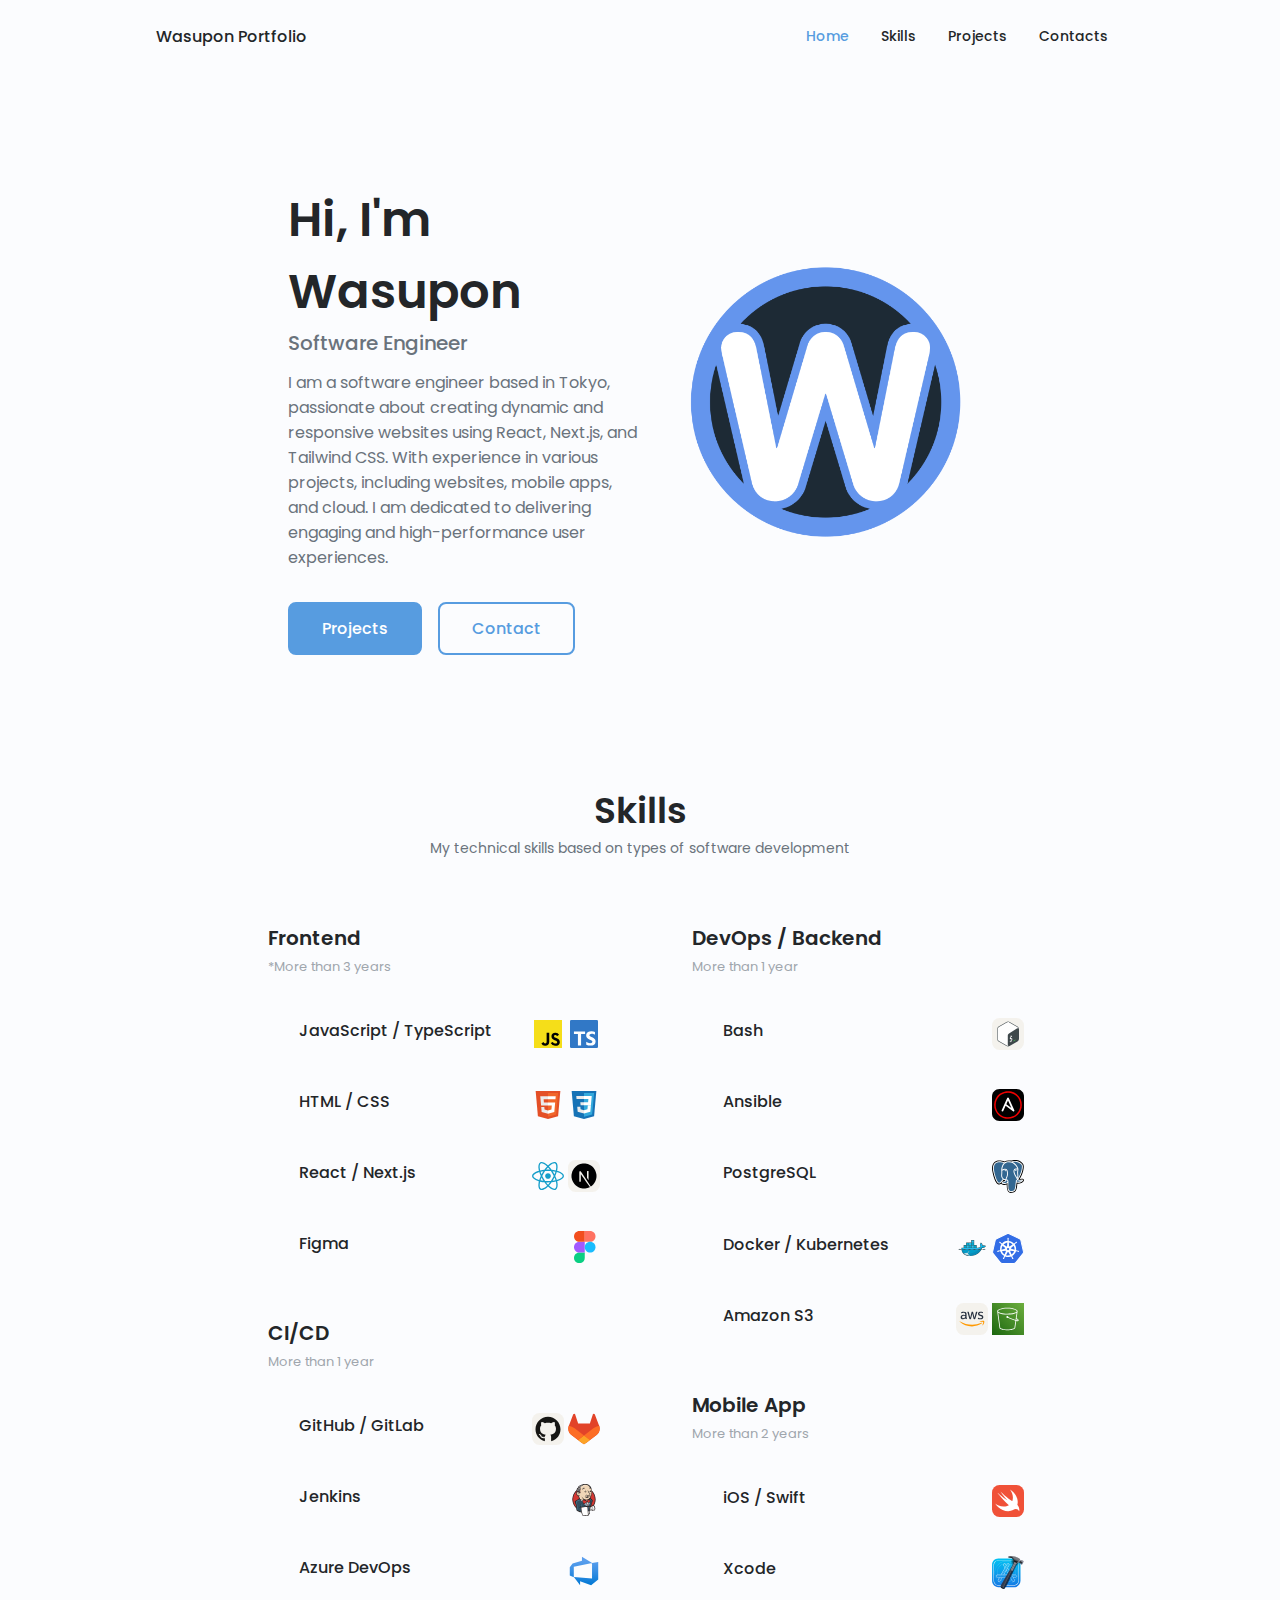
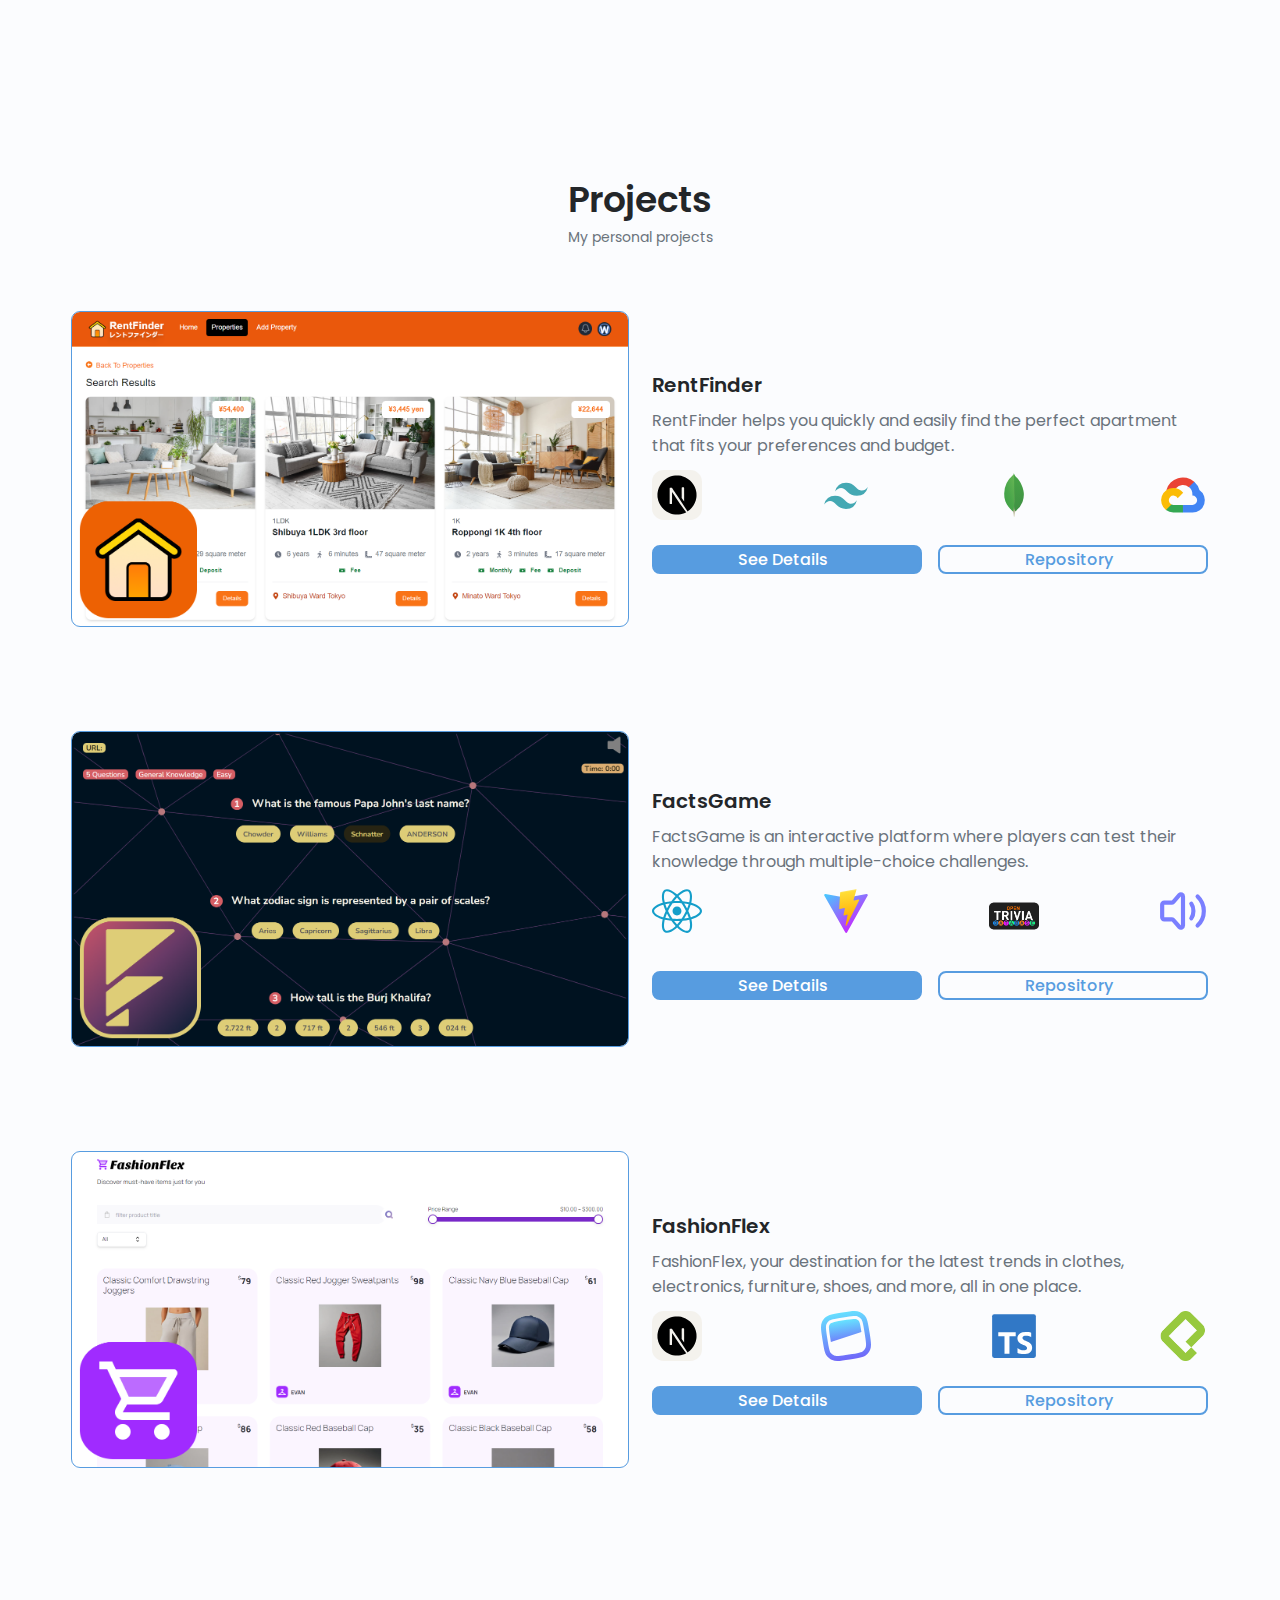
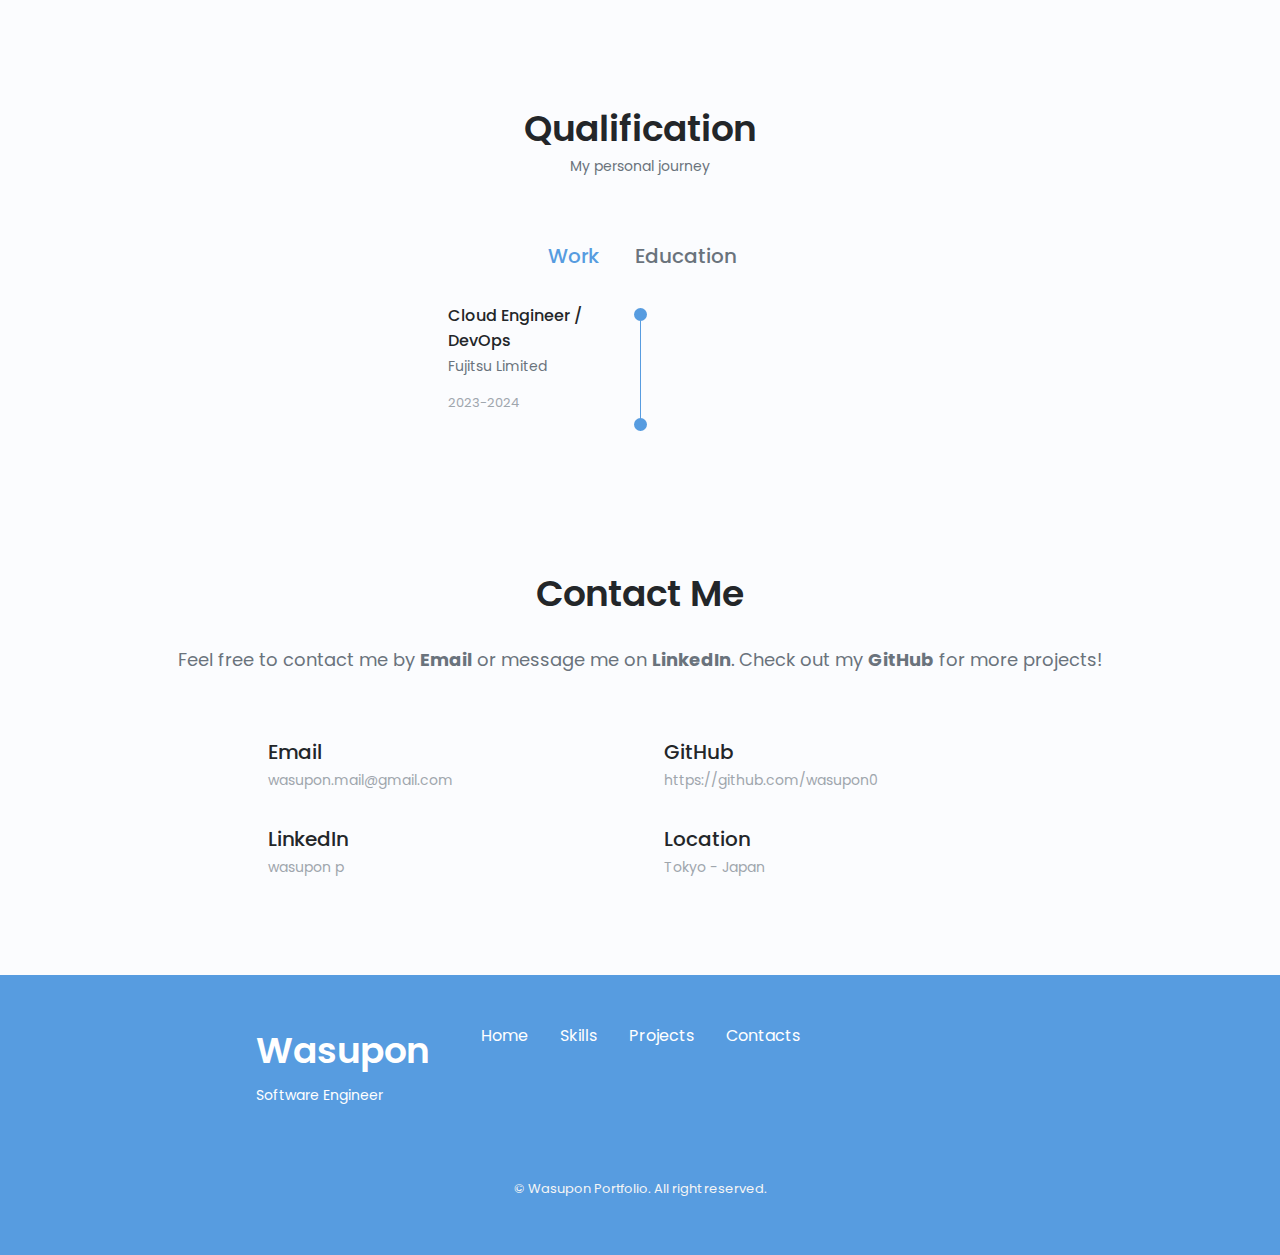
==== index.html @ f7b43113 "feat: project image header and icon" ====
<!DOCTYPE html>
<html lang="en">
  <head>
    <meta charset="UTF-8" />
    <meta name="viewport" content="width=device-width, initial-scale=1.0" />

    <!--==================== UNICONS ====================-->

    <link
      rel="stylesheet"
      href="https://unicons.iconscout.com/release/v4.0.8/css/line.css"
    />

    <link
      rel="stylesheet"
      href="https://unicons.iconscout.com/release/v4.0.8/css/solid.css"
    />

    <!--==================== CSS ==========-->
    <link rel="stylesheet" href="assets/css/styles.css" />

    <title>Wasupon Portfolio</title>
    <link rel="icon" type="image/x-icon" href="/assets/img/w_icon.ico" />
  </head>
  <body>
    <!--==================== HEADER ====================-->
    <header class="header" id="header">
      <nav class="nav container">
        <a href="#" class="nav__logo">Wasupon Portfolio</a>

        <div class="nav__menu" id="nav-menu">
          <ul class="nav__list grid">
            <li class="nav__item">
              <a href="#home" class="nav__link active-link">
                <i class="uil uil-estate nav__icon"></i> Home
              </a>
            </li>

            <!--             <li class="nav__item">
              <a href="#about" class="nav__link">
                <i class="uil uil-user nav__icon"></i> About
              </a>
            </li> -->

            <li class="nav__item">
              <a href="#skills" class="nav__link">
                <i class="uil uil-file-alt nav__icon"></i> Skills
              </a>
            </li>

            <li class="nav__item">
              <a href="#projects" class="nav__link">
                <i class="uil uil-scenery nav__icon"></i> Projects
              </a>
            </li>

            <li class="nav__item">
              <a href="#contact" class="nav__link">
                <i class="uil uil-message nav__icon"></i> Contacts
              </a>
            </li>
          </ul>

          <i class="uil uil-times nav__close" id="nav-close"></i>
        </div>

        <div class="nav__btns">
          <!-- Theme change button -->
          <i class="uil uil-moon change-theme" id="theme-button"></i>

          <div class="nav__toggle" id="nav-toggle">
            <i class="uil uil-apps"></i>
          </div>
        </div>
      </nav>
    </header>

    <!--==================== MAIN ====================-->
    <main class="main">
      <!--==================== HOME ====================-->
      <section class="home section" id="home">
        <div class="home__container container grid">
          <div class="home__content grid">
            <div class="home__social">
              <a
                href="mailto: wasupon.mail@gmail.com"
                target="_blank"
                class="home__social-icon"
              >
                <i class="uil uil-envelope"></i>
              </a>

              <a
                href="https://www.linkedin.com/in/wasupon-p/"
                target="_blank"
                class="home__social-icon"
              >
                <i class="uil uil-linkedin-alt"></i>
              </a>

              <a
                href="https://github.com/wasupon0"
                target="_blank"
                class="home__social-icon"
              >
                <i class="uil uil-github-alt"></i>
              </a>

              <!--               <a
                href="https://github.com/wasupon0"
                target="_blank"
                class="home__social-icon"
              >
                <i class="uil uil-twitter-alt"></i>
              </a> -->
            </div>

            <div class="home__img">
              <svg class="home__blob" viewBox="0 0 200 187">
                <mask id="mask0" mask-type="alpha">
                  <path d="M0 0 L500 0 L0 500 Z" />
                </mask>
                <g mask="url(#mask0)">
                  <!-- <path
                    d="M51.9,-62.4C63.7,-52,67.2,-32.2,68.8,-13.5C70.5,5.2,70.4,22.9,62.2,34.8C54,46.7,37.7,52.9,21.5,58.5C5.3,64.1,-10.8,69.2,-27.4,66.9C-44,64.5,-61.1,54.8,-72,39.7C-82.9,24.6,-87.7,4.2,-82.1,-12.2C-76.4,-28.5,-60.4,-40.6,-44.9,-50.4C-29.5,-60.2,-14.8,-67.6,2.7,-70.8C20.1,-73.9,40.1,-72.8,51.9,-62.4Z"
                    transform="translate(100 115)"
                  /> -->

                  <!--==================== 
                                        Insert your image in the Img folder and Change your image |
                                        Center your image with X: horizontal, Y: vertical 
                                    ====================-->
                  <image
                    class="home__blob-img"
                    x="1"
                    y="0"
                    href="assets/img/w_logo.png"
                  />
                </g>
              </svg>
            </div>

            <div class="home__data">
              <h1 class="home__title">Hi, I'm Wasupon</h1>
              <h3 class="home__subtitle">Software Engineer</h3>
              <p class="home__description">
                I am a software engineer based in Tokyo, passionate about
                creating dynamic and responsive websites using React, Next.js,
                and Tailwind CSS. With experience in various projects, including
                websites, mobile apps, and cloud. I am dedicated to delivering
                engaging and high-performance user experiences.
              </p>

              <!-- <a
                download=""
                href="assets/pdf/Wasupon-CV.pdf"
                class="button button--flex"
              >
                Download CV <i class="uil uil-download-alt button__icon"></i>
              </a> -->

              <a href="#projects" class="button button--flex"> Projects </a>
              &nbsp;&nbsp;

              <a href="#contact" class="button button--white button--flex">
                Contact
              </a>
            </div>
          </div>

          <!-- <div class="home__scroll">
            <a href="#skills" class="home__scroll-button button--flex">
              <i class="uil uil-mouse-alt home__scroll-mouse"></i>
              <span class="home__scroll-name">Scroll down</span>
              <i class="uil uil-arrow-down home__scroll-arrow"></i>
            </a>
          </div> -->
        </div>
      </section>

      <!--==================== ABOUT ====================-->
      <!--       <section class="about section" id="about">
        <h2 class="section__title">About Me</h2>
        <span class="section__subtitle">My introduction</span>

        <div class="about__container container grid">
          <img
            src="assets/img/about_n_gradient.png"
            alt=""
            class="about__img"
          />

          <div class="about__data">
            <p class="about__description">
              Web developer, with extensive knowledge and years of experience,
              working in web technologies and UI / UX design, delivering quality
              work.
            </p>

            <div class="about__info">
              <div>
                <span class="about__info-title">08+</span>
                <span class="about__info-name"
                  >Years <br />
                  experience</span
                >
              </div>

              <div>
                <span class="about__info-title">20+</span>
                <span class="about__info-name"
                  >Completed <br />
                  projects</span
                >
              </div>

              <div>
                <span class="about__info-title">05+</span>
                <span class="about__info-name"
                  >Companies <br />
                  worked</span
                >
              </div>
            </div>
          </div>
        </div>
      </section> -->

      <!--==================== SKILLS ====================-->
      <section class="skills section" id="skills">
        <h2 class="section__title">Skills</h2>
        <span class="section__subtitle"
          >My technical skills based on types of software development</span
        >

        <div class="skills__container container grid-skill">
          <div>
            <!--=============== SKILLS 1 ===============-->
            <div class="skills__content skills__open">
              <div class="skills__header">
                <i class="uil uil-brackets-curly skills__icon"></i>

                <div>
                  <h1 class="skills__title">Frontend</h1>
                  <span class="skills__subtitle">*More than 3 years</span>
                </div>

                <i class="uil uil-angle-down skills__arrow"></i>
              </div>

              <div class="skills__list grid">
                <div class="skills__data">
                  <div class="skills__titles">
                    <h3 class="skills__name">JavaScript / TypeScript</h3>
                    <div>
                      <img
                        src="./assets/img/resume-icons/file-type-js-official.svg"
                        width="32 px"
                      />
                      <img
                        src="./assets/img/resume-icons/file_type_typescript_official.svg"
                        width="32 px"
                      />
                    </div>
                  </div>
                </div>

                <div class="skills__data">
                  <div class="skills__titles">
                    <h3 class="skills__name">HTML / CSS</h3>
                    <div>
                      <img
                        src="./assets/img/resume-icons/file_type_html.svg"
                        width="32 px"
                      />
                      <img
                        src="./assets/img/resume-icons/file_type_css.svg"
                        width="32 px"
                      />
                    </div>
                  </div>
                </div>

                <div class="skills__data">
                  <div class="skills__titles">
                    <h3 class="skills__name">React / Next.js</h3>
                    <div>
                      <img
                        src="./assets/img/resume-icons/react.svg"
                        width="32 px"
                      />
                      <img
                        src="./assets/img/resume-icons/nextjs-light.svg"
                        width="32 px"
                      />
                    </div>
                  </div>
                </div>

                <div class="skills__data">
                  <div class="skills__titles">
                    <h3 class="skills__name">Figma</h3>
                    <div>
                      <img
                        src="./assets/img/resume-icons/figma.svg"
                        width="32 px"
                      />
                    </div>
                  </div>
                </div>
              </div>
            </div>

            <!--=============== SKILLS 2 ===============-->
            <div class="skills__content skills__open">
              <div class="skills__header">
                <i class="uil uil-sync skills__icon"></i>

                <div>
                  <h1 class="skills__title">CI/CD</h1>
                  <span class="skills__subtitle">More than 1 year</span>
                </div>

                <i class="uil uil-angle-down skills__arrow"></i>
              </div>

              <div class="skills__list grid">
                <div class="skills__data">
                  <div class="skills__titles">
                    <h3 class="skills__name">GitHub / GitLab</h3>
                    <div>
                      <img
                        src="./assets/img/resume-icons/github-light.svg"
                        width="32 px"
                      />
                      <img
                        src="./assets/img/resume-icons/gitlab.svg"
                        width="32 px"
                      />
                    </div>
                  </div>
                </div>

                <div class="skills__data">
                  <div class="skills__titles">
                    <h3 class="skills__name">Jenkins</h3>
                    <div>
                      <img
                        src="./assets/img/resume-icons/jenkins.svg"
                        width="32 px"
                      />
                    </div>
                  </div>
                </div>

                <div class="skills__data">
                  <div class="skills__titles">
                    <h3 class="skills__name">Azure DevOps</h3>
                    <div>
                      <img
                        src="./assets/img/resume-icons/azure-devops.svg"
                        width="32 px"
                      />
                    </div>
                  </div>
                </div>
              </div>
            </div>
          </div>

          <div>
            <!--=============== SKILLS 3 ===============-->
            <div class="skills__content skills__open">
              <div class="skills__header">
                <i class="uil uil-server-network skills__icon"></i>

                <div>
                  <h1 class="skills__title">DevOps / Backend</h1>
                  <span class="skills__subtitle">More than 1 year</span>
                </div>

                <i class="uil uil-angle-down skills__arrow"></i>
              </div>

              <div class="skills__list grid">
                <div class="skills__data">
                  <div class="skills__titles">
                    <h3 class="skills__name">Bash</h3>
                    <div>
                      <img
                        src="./assets/img/resume-icons/bash-light.svg"
                        width="32 px"
                      />
                    </div>
                  </div>
                </div>

                <div class="skills__data">
                  <div class="skills__titles">
                    <h3 class="skills__name">Ansible</h3>
                    <div>
                      <img
                        src="./assets/img/resume-icons/ansible_mod.svg"
                        width="32 px"
                      />
                    </div>
                  </div>
                </div>

                <div class="skills__data">
                  <div class="skills__titles">
                    <h3 class="skills__name">PostgreSQL</h3>
                    <div>
                      <img
                        src="./assets/img/resume-icons/postgresql.svg"
                        width="32 px"
                      />
                    </div>
                  </div>
                </div>

                <div class="skills__data">
                  <div class="skills__titles">
                    <h3 class="skills__name">Docker / Kubernetes</h3>
                    <div>
                      <img
                        src="./assets/img/resume-icons/file-type-docker.svg"
                        width="32 px"
                      />
                      <img
                        src="./assets/img/resume-icons/kubernetes.svg"
                        width="32 px"
                      />
                    </div>
                  </div>
                </div>

                <div class="skills__data">
                  <div class="skills__titles">
                    <h3 class="skills__name">Amazon S3</h3>
                    <div>
                      <img
                        src="./assets/img/resume-icons/aws-light.svg"
                        width="32 px"
                      />
                      <img
                        src="./assets/img/resume-icons/aws-s3.svg"
                        width="32 px"
                      />
                    </div>
                  </div>
                </div>
              </div>
            </div>

            <!--=============== SKILLS 4 ===============-->
            <div class="skills__content skills__open">
              <div class="skills__header">
                <i class="uil uil-mobile-android skills__icon"></i>

                <div>
                  <h1 class="skills__title">Mobile App</h1>
                  <span class="skills__subtitle">More than 2 years</span>
                </div>

                <i class="uil uil-angle-down skills__arrow"></i>
              </div>

              <div class="skills__list grid">
                <div class="skills__data">
                  <div class="skills__titles">
                    <h3 class="skills__name">iOS / Swift</h3>
                    <div>
                      <img
                        src="./assets/img/resume-icons/swift.svg"
                        width="32 px"
                      />
                    </div>
                  </div>
                </div>

                <div class="skills__data">
                  <div class="skills__titles">
                    <h3 class="skills__name">Xcode</h3>
                    <div>
                      <img
                        src="./assets/img/resume-icons/xcode.svg"
                        width="32 px"
                      />
                    </div>
                  </div>
                </div>
              </div>
            </div>
          </div>
        </div>
      </section>

      <!--==================== PROJECTS ====================-->
      <section class="projects section" id="projects">
        <h2 class="section__title">Projects</h2>
        <span class="section__subtitle">My personal projects</span>

        <div class="projects__container container">
          <div class="">
            <!--=============== PROJECTS 1 ===============-->
            <div class="projects__content grid">
              <a href="https://01-rent-finder.vercel.app/" target="_blank">
                <img
                  src="assets/img/project-01-head.png"
                  alt="project-01"
                  class="projects__img img-outline"
                />
              </a>

              <div class="projects__data">
                <h3 class="projects__title">RentFinder</h3>

                <p class="projects__description">
                  RentFinder helps you quickly and easily find the perfect
                  apartment that fits your preferences and budget.
                </p>

                <div class="about__info" style="margin-bottom: 1rem">
                  <div>
                    <span class="about__info-title"
                      ><img
                        src="./assets/img/resume-icons/nextjs-light.svg"
                        alt=""
                        width="50px"
                    /></span>
                  </div>

                  <div>
                    <span class="about__info-title"
                      ><img
                        src="./assets/img/resume-icons/vscode-icons--file-type-tailwind.svg"
                        alt=""
                        width="50px"
                    /></span>
                  </div>

                  <div>
                    <span class="about__info-title"
                      ><img
                        src="./assets/img/resume-icons/vscode-icons--file-type-mongo.svg"
                        alt=""
                        width="50px"
                    /></span>
                  </div>

                  <div>
                    <span class="about__info-title"
                      ><img
                        src="./assets/img/resume-icons/vscode-icons--file-type-gcloud.svg"
                        alt=""
                        width="50px"
                    /></span>
                  </div>

                  <!-- <div>
            <span class="about__info-title">20+</span>
            <span class="about__info-name">JavaScript</span>
          </div> -->
                </div>

                <div class="projects__button__container">
                  <a
                    href="./project-01.html"
                    target="_blank"
                    class="button button projects__button"
                  >
                    See&nbsp;Details
                    <i class="uil uil-arrow-right button__icon"></i>
                  </a>
                  &nbsp;&nbsp;&nbsp;&nbsp;
                  <a
                    href="https://github.com/wasupon0/01-rent-finder"
                    target="_blank"
                    class="button button--white projects__button"
                  >
                    Repository
                    <i class="uil uil-github button__icon"></i>
                  </a>
                </div>
              </div>

              <br />
              <br />
              <br />
            </div>

            <!--=============== PROJECTS 2 ===============-->
            <div class="projects__content grid">
              <a href="https://02-facts-game.vercel.app/" target="_blank">
                <img
                  src="assets/img/project-02-head.png"
                  alt="project-02"
                  class="projects__img img-outline"
                />
              </a>

              <div class="projects__data">
                <h3 class="projects__title">FactsGame</h3>
                <p class="projects__description">
                  FactsGame is an interactive platform where players can test
                  their knowledge through multiple-choice challenges.
                </p>

                <div class="about__info" style="margin-bottom: 1rem">
                  <div>
                    <span class="about__info-title"
                      ><img
                        src="./assets/img/resume-icons/react.svg"
                        alt=""
                        width="50px"
                    /></span>
                  </div>

                  <div>
                    <span class="about__info-title"
                      ><img
                        src="./assets/img/resume-icons/vscode-icons--file-type-vite.svg"
                        alt=""
                        width="50px"
                    /></span>
                  </div>

                  <div>
                    <span class="about__info-title"
                      ><img
                        src="./assets/img/resume-icons/open_trivia_db.png"
                        alt=""
                        width="50px"
                    /></span>
                  </div>

                  <div>
                    <span class="about__info-title"
                      ><img
                        src="./assets/img/resume-icons/sound-icon.svg"
                        alt=""
                        width="50px"
                    /></span>
                  </div>

                  <!-- <div>
            <span class="about__info-title">20+</span>
            <span class="about__info-name">JavaScript</span>
          </div> -->
                </div>

                <div class="projects__button__container">
                  <a
                    href="./project-02.html"
                    target="_blank"
                    class="button button projects__button"
                  >
                    See&nbsp;Details
                    <i class="uil uil-arrow-right button__icon"></i>
                  </a>
                  &nbsp;&nbsp;&nbsp;&nbsp;
                  <a
                    href="https://github.com/wasupon0/02-facts-game"
                    target="_blank"
                    class="button button--white projects__button"
                  >
                    Repository
                    <i class="uil uil-github button__icon"></i>
                  </a>
                </div>
              </div>

              <br />
              <br />
              <br />
            </div>

            <!--=============== PROJECTS 3 ===============-->
            <div class="projects__content grid">
              <a href="https://03-fashion-flex.vercel.app/" target="_blank">
                <img
                  src="assets/img/project-03-head.png"
                  alt="project-03"
                  class="projects__img img-outline"
                />
              </a>

              <div class="projects__data">
                <h3 class="projects__title">FashionFlex</h3>
                <p class="projects__description">
                  FashionFlex, your destination for the latest trends in
                  clothes, electronics, furniture, shoes, and more, all in one
                  place.
                </p>

                <div class="about__info" style="margin-bottom: 1rem">
                  <div>
                    <span class="about__info-title"
                      ><img
                        src="./assets/img/resume-icons/nextjs-light.svg"
                        alt=""
                        width="50px"
                    /></span>
                  </div>

                  <div>
                    <span class="about__info-title"
                      ><img
                        src="./assets/img/resume-icons/headless-ui-seeklogo.svg"
                        alt=""
                        width="50px"
                    /></span>
                  </div>

                  <div>
                    <span class="about__info-title"
                      ><img
                        src="./assets/img/resume-icons/file_type_typescript_official.svg"
                        alt=""
                        width="50px"
                    /></span>
                  </div>

                  <div>
                    <span class="about__info-title"
                      ><img
                        src="./assets/img/resume-icons/fake_api_platzi.png"
                        alt=""
                        width="50px"
                    /></span>
                  </div>

                  <!-- <div>
            <span class="about__info-title">20+</span>
            <span class="about__info-name">JavaScript</span>
          </div> -->
                </div>

                <div class="projects__button__container">
                  <a
                    href="./project-03.html"
                    target="_blank"
                    class="button button projects__button"
                  >
                    See&nbsp;Details
                    <i class="uil uil-arrow-right button__icon"></i>
                  </a>
                  &nbsp;&nbsp;&nbsp;&nbsp;
                  <a
                    href="https://github.com/wasupon0/03-fashion-flex"
                    target="_blank"
                    class="button button--white projects__button"
                  >
                    Repository
                    <i class="uil uil-github button__icon"></i>
                  </a>
                </div>
              </div>

              <br />
              <br />
              <br />
            </div>

            <!-- <div class="button__container" id="btn--show">
              <button id="button--show">Show More</button>
              <br />
              <br />
              <br />
            </div> -->

            <!--=============== PROJECTS 4 ===============-->
            <div class="projects__content grid hide-project">
              <a href="https://03-fashion-flex.vercel.app/" target="_blank">
                <img
                  src="assets/img/project-04.png"
                  alt="project-03"
                  class="projects__img"
                />
              </a>

              <div class="projects__data">
                <h3 class="projects__title">CinemaQuest</h3>
                <p class="projects__description">
                  Explore and find details about your favorite films
                  effortlessly.
                </p>

                <div class="projects__button__container">
                  <a
                    href="https://github.com/wasupon0/03-fashion-flex"
                    target="_blank"
                    class="button button--white projects__button"
                  >
                    Repository
                    <i class="uil uil-github button__icon"></i>
                  </a>
                </div>
              </div>

              <br />
              <br />
              <br />
            </div>

            <!--=============== PROJECTS 5 ===============-->
            <div class="projects__content grid hide-project">
              <a href="https://03-fashion-flex.vercel.app/" target="_blank">
                <img
                  src="assets/img/project-05.png"
                  alt="project-03"
                  class="projects__img"
                />
              </a>

              <div class="projects__data">
                <h3 class="projects__title">EduMarket</h3>
                <p class="projects__description">
                  An innovative website for buying and selling diverse
                  educational courses.
                </p>

                <div class="projects__button__container">
                  <a
                    href="https://github.com/wasupon0/03-fashion-flex"
                    target="_blank"
                    class="button button--white projects__button"
                  >
                    Repository
                    <i class="uil uil-github button__icon"></i>
                  </a>
                </div>
              </div>
              <br />
              <br />
              <br />
            </div>

            <!--=============== PROJECTS 6 ===============-->
            <div class="projects__content grid hide-project">
              <a href="https://03-fashion-flex.vercel.app/" target="_blank">
                <img
                  src="assets/img/project-06.png"
                  alt="project-03"
                  class="projects__img"
                />
              </a>

              <div class="projects__data">
                <h3 class="projects__title">LifeLog</h3>
                <p class="projects__description">
                  Document your life's journey and connect with readers on this
                  personal blog site.
                </p>

                <div class="projects__button__container">
                  <a
                    href="https://github.com/wasupon0/03-fashion-flex"
                    target="_blank"
                    class="button button--white projects__button"
                  >
                    Repository
                    <i class="uil uil-github button__icon"></i>
                  </a>
                </div>
              </div>

              <br />
              <br />
              <br />
            </div>

            <!--=============== PROJECTS 7 ===============-->
            <div class="projects__content grid hide-project">
              <a href="https://03-fashion-flex.vercel.app/" target="_blank">
                <img
                  src="assets/img/project-07.png"
                  alt="project-03"
                  class="projects__img"
                />
              </a>

              <div class="projects__data">
                <h3 class="projects__title">HumorCraft</h3>
                <p class="projects__description">
                  Unleash your creativity and craft the funniest memes.
                </p>

                <div class="projects__button__container">
                  <a
                    href="https://github.com/wasupon0/03-fashion-flex"
                    target="_blank"
                    class="button button--white projects__button"
                  >
                    Repository
                    <i class="uil uil-github button__icon"></i>
                  </a>
                </div>
              </div>

              <br />
              <br />
              <br />
            </div>

            <!--=============== PROJECTS 8 ===============-->
            <div class="projects__content grid hide-project">
              <a href="https://03-fashion-flex.vercel.app/" target="_blank">
                <img
                  src="assets/img/project-08.png"
                  alt="project-03"
                  class="projects__img"
                />
              </a>

              <div class="projects__data">
                <h3 class="projects__title">PawfectMatch</h3>
                <p class="projects__description">
                  Helping you find the perfect pet match for your family.
                </p>

                <div class="projects__button__container">
                  <a
                    href="https://github.com/wasupon0/03-fashion-flex"
                    target="_blank"
                    class="button button--white projects__button"
                  >
                    Repository
                    <i class="uil uil-github button__icon"></i>
                  </a>
                </div>
              </div>

              <br />
              <br />
              <br />
            </div>

            <!--=============== PROJECTS 9 ===============-->
            <div class="projects__content grid hide-project">
              <a href="https://03-fashion-flex.vercel.app/" target="_blank">
                <img
                  src="assets/img/project-09.png"
                  alt="project-03"
                  class="projects__img"
                />
              </a>

              <div class="projects__data">
                <h3 class="projects__title">BeatBoxKit</h3>
                <p class="projects__description">
                  Create and jam with various drum kits from your browser.
                </p>

                <div class="projects__button__container">
                  <a
                    href="https://github.com/wasupon0/03-fashion-flex"
                    target="_blank"
                    class="button button--white projects__button"
                  >
                    Repository
                    <i class="uil uil-github button__icon"></i>
                  </a>
                </div>
              </div>

              <br />
              <br />
              <br />
            </div>

            <!--=============== PROJECTS 10 ===============-->
            <div class="projects__content grid hide-project">
              <a href="https://03-fashion-flex.vercel.app/" target="_blank">
                <img
                  src="assets/img/project-10.png"
                  alt="project-03"
                  class="projects__img"
                />
              </a>

              <div class="projects__data">
                <h3 class="projects__title">DiceDash</h3>
                <p class="projects__description">
                  Achieve victory by rolling the dice in this exciting game of
                  strategy.
                </p>

                <div class="projects__button__container">
                  <a
                    href="https://github.com/wasupon0/03-fashion-flex"
                    target="_blank"
                    class="button button--white projects__button"
                  >
                    Repository
                    <i class="uil uil-github button__icon"></i>
                  </a>
                </div>
              </div>
              <br />
              <br />
              <br />
            </div>

            <!-- <div class="button__container" id="btn--hide">
              <button id="button--hide">Hide</button>
            </div> -->
          </div>
        </div>
      </section>

      <!--==================== QUALIFICATION ====================-->
      <section class="qualification section">
        <h2 class="section__title">Qualification</h2>
        <span class="section__subtitle">My personal journey</span>

        <div class="qualification__container container">
          <div class="qualification__tabs">
            <div
              class="qualification__button button--flex qualification__active"
              data-target="#work"
            >
              <i class="uil uil-briefcase-alt qualification__icon"></i>
              Work
            </div>

            <div
              class="qualification__button button--flex"
              data-target="#education"
            >
              <i class="uil uil-graduation-cap qualification__icon"></i>
              Education
            </div>
          </div>

          <div class="qualification__sections">
            <!--=============== QUALIFICATION CONTENT 1 WORK ===============-->
            <div
              class="qualification__content qualification__active"
              data-content
              id="work"
            >
              <!--=============== QUALIFICATION 1 ===============-->
              <div class="qualification__data">
                <div>
                  <h3 class="qualification__title">Cloud Engineer / DevOps</h3>
                  <span class="qualification__subtitle">Fujitsu Limited</span>
                  <div class="qualification__calendar">
                    <i class="uil uil-calendar-alt"></i>
                    2023-2024
                  </div>
                </div>

                <div>
                  <span class="qualification__rounder"></span>
                  <span class="qualification__line"></span>
                </div>
              </div>

              <!--=============== QUALIFICATION 2 ===============-->
              <div class="qualification__data">
                <div></div>

                <div class="qualification__time">
                  <span class="qualification__rounder"></span>
                  <!-- <span class="qualification__line"></span> -->
                </div>

                <!-- <div>
                  <h3 class="qualification__title">Application Engineer</h3>
                  <span class="qualification__subtitle"
                    >Iwane Laboratories</span
                  >
                  <div class="qualification__calendar">
                    <i class="uil uil-calendar-alt"></i>
                    2020-2023
                  </div>
                </div> -->
              </div>

              <!--=============== QUALIFICATION 3 ===============-->
            </div>

            <!--=============== QUALIFICATION CONTENT 2 EDUCATION ===============-->
            <div class="qualification__content" data-content id="education">
              <!--=============== QUALIFICATION 1 ===============-->
              <div class="qualification__data">
                <div>
                  <h3 class="qualification__title">
                    B.E. COMPUTER ENGINEERING
                  </h3>
                  <span class="qualification__subtitle"
                    >SIIT, Thammasat University</span
                  >
                  <div class="qualification__calendar">
                    <i class="uil uil-calendar-alt"></i>
                    2016 - 2020
                  </div>
                </div>

                <div>
                  <span class="qualification__rounder"></span>
                  <span class="qualification__line"></span>
                </div>
              </div>

              <!--=============== QUALIFICATION 2 ===============-->
              <div class="qualification__data">
                <div></div>

                <div>
                  <span class="qualification__rounder"></span>
                  <span class="qualification__line"></span>
                </div>

                <div>
                  <h3 class="qualification__title">
                    Exchange Program in France
                  </h3>
                  <span class="qualification__subtitle"
                    >Institut supérieur d&#x2019;électronique de Paris
                  </span>
                  <div class="qualification__calendar">
                    <i class="uil uil-calendar-alt"></i>
                    2nd Semester 2019
                  </div>
                </div>
              </div>

              <!--=============== QUALIFICATION 3 ===============-->
              <div class="qualification__data">
                <div>
                  <h3 class="qualification__title">
                    Exchange Program in United States
                  </h3>
                  <span class="qualification__subtitle"
                    >AFS Intercultural Programs</span
                  >
                  <div class="qualification__calendar">
                    <i class="uil uil-calendar-alt"></i>
                    2014 - 2015
                  </div>
                </div>

                <div>
                  <span class="qualification__rounder"></span>
                  <!-- <span class="qualification__line"></span> -->
                </div>
              </div>
            </div>
          </div>
        </div>
      </section>

      <!--==================== CONTACT ME ====================-->
      <section class="contact section" id="contact">
        <h2 class="section__title">Contact Me</h2>
        <br />
        <span
          class="section__subtitle"
          style="font-size: 1.125rem; padding: 0 1rem"
          >Feel free to contact me by
          <span style="font-weight: bold">Email</span> or message me on
          <span style="font-weight: bold">LinkedIn</span>. Check out my
          <span style="font-weight: bold">GitHub</span> for more projects!</span
        >

        <div class="contact__container container grid">
          <div>
            <div class="contact__information">
              <a
                href="mailto: wasupon.mail@gmail.com"
                target="_blank"
                class="uil uil-envelope contact__icon"
              ></a>
              <div>
                <h3 class="contact__title">Email</h3>
                <span class="contact__subtitle">wasupon.mail@gmail.com</span>
              </div>
            </div>

            <div class="contact__information">
              <a
                href="https://www.linkedin.com/in/wasupon-p/"
                target="_blank"
                class="uil uil-linkedin-alt contact__icon"
              ></a>
              <div>
                <h3 class="contact__title">LinkedIn</h3>
                <span class="contact__subtitle">wasupon p</span>
              </div>
            </div>
          </div>

          <div>
            <div class="contact__information">
              <a
                href="https://github.com/wasupon0"
                target="_blank"
                class="uil uil-github-alt contact__icon"
              ></a>
              <div>
                <h3 class="contact__title">GitHub</h3>
                <span class="contact__subtitle"
                  >https://github.com/wasupon0</span
                >
              </div>
            </div>

            <div class="contact__information">
              <a
                href="https://maps.app.goo.gl/qKzeMitPJDgFwDpQ9"
                target="_blank"
                class="uil uil-map-marker contact__icon"
              ></a>
              <div>
                <h3 class="contact__title">Location</h3>
                <span class="contact__subtitle">Tokyo - Japan</span>
              </div>
            </div>
          </div>
        </div>
      </section>
    </main>

    <!--==================== FOOTER ====================-->
    <footer class="footer">
      <div class="footer__bg">
        <div class="footer__container container grid">
          <div>
            <h1 class="footer__title">Wasupon</h1>
            <span class="footer__subtitle">Software Engineer</span>
          </div>

          <ul class="footer__links">
            <li>
              <a href="#home" class="footer__link">Home</a>
            </li>
            <li>
              <a href="#skills" class="footer__link">Skills</a>
            </li>
            <li>
              <a href="#projects" class="footer__link">Projects</a>
            </li>
            <li>
              <a href="#contact" class="footer__link">Contacts</a>
            </li>
          </ul>

          <div class="footer__socials">
            <a
              href="mailto: wasupon.mail@gmail.com"
              target="_blank"
              class="footer__social"
            >
              <i class="uil uil-envelope-alt"></i>
            </a>
            <a
              href="https://www.linkedin.com/in/wasupon-p/"
              target="_blank"
              class="footer__social"
            >
              <i class="uil uil-linkedin-alt"></i>
            </a>
            <a
              href="https://github.com/wasupon0"
              target="_blank"
              class="footer__social"
            >
              <i class="uil uil-github-alt"></i>
            </a>
          </div>
        </div>

        <p class="footer__copy">
          &#169; Wasupon Portfolio. All right reserved.
        </p>
      </div>
    </footer>

    <!--========== SCROLL TOP ==========-->
    <a href="#" class="scrollup" id="scroll-top">
      <i class="uil uil-arrow-up scrollup__icon"></i>
    </a>

    <!--==================== MAIN JS ====================-->
    <script src="assets/js/main.js"></script>
  </body>
</html>
---- assets/css/styles.css ----
/*==================== GOOGLE FONTS ====================*/
@import url("https://fonts.googleapis.com/css2?family=Poppins:wght@400;500;600&display=swap");
/*==================== VARIABLES CSS ====================*/
:root {
  --header-height: 3rem;
  /*========== Colors ==========*/
  /* Change favorite color */
  --hue-color: 210;
  /*Purple 250 - Green 142 - Blue 230 - Pink 340*/
  /* HSL color mode */
  --first-color: hsl(var(--hue-color), 69%, 61%);
  --first-color-second: hsl(var(--hue-color), 69%, 61%);
  --first-color-alt: hsl(var(--hue-color), 57%, 53%);
  --first-color-lighter: hsl(var(--hue-color), 92%, 85%);
  --title-color: hsl(var(--hue-color), 8%, 15%);
  --text-color: hsl(var(--hue-color), 8%, 45%);
  --text-color-light: hsl(var(--hue-color), 8%, 65%);
  --input-color: hsl(var(--hue-color), 70%, 96%);
  --body-color: hsl(var(--hue-color), 60%, 99%);
  --container-color: #fff;
  --scroll-bar-color: hsl(var(--hue-color), 12%, 90%);
  --scroll-thumb-color: hsl(var(--hue-color), 12%, 80%);
  /*========== Font and typography ==========*/
  --body-font: "Poppins", sans-serif;
  --big-font-size: 2rem;
  --h1-font-size: 1.5rem;
  --h2-font-size: 1.25rem;
  --h3-font-size: 1.125rem;
  --normal-font-size: 0.938rem;
  --small-font-size: 0.813rem;
  --smaller-font-size: 0.75rem;
  /*========== Font weight ==========*/
  --font-medium: 500;
  --font-semi-bold: 600;
  /*========== Margins Bottom ==========*/
  --mb-0-25: 0.25rem;
  --mb-0-5: 0.5rem;
  --mb-0-75: 0.75rem;
  --mb-1: 1rem;
  --mb-1-5: 1.5rem;
  --mb-2: 2rem;
  --mb-2-5: 2.5rem;
  --mb-3: 3rem;
  /*========== z index ==========*/
  --z-tooltip: 10;
  --z-fixed: 100;
  --z-modal: 1000;
}

::selection {
  background: #579ce0; /* Highlight color */
  color: white; /* Text color within the highlight */
}

@media screen and (min-width: 968px) {
  :root {
    --big-font-size: 3rem;
    --h1-font-size: 2.25rem;
    --h2-font-size: 1.5rem;
    --h3-font-size: 1.25rem;
    --normal-font-size: 1rem;
    --small-font-size: 0.875rem;
    --smaller-font-size: 0.813rem;
  }
}

/*========== Variables Dark theme ==========*/
body.dark-theme {
  /* HSL color mode */
  --first-color-second: hsl(var(--hue-color), 30%, 8%);
  --title-color: hsl(var(--hue-color), 8%, 95%);
  --text-color: hsl(var(--hue-color), 8%, 75%);
  --input-color: hsl(var(--hue-color), 29%, 16%);
  --body-color: hsl(var(--hue-color), 28%, 12%);
  --container-color: hsl(var(--hue-color), 29%, 16%);
  --scroll-bar-color: hsl(var(--hue-color), 12%, 48%);
  --scroll-thumb-color: hsl(var(--hue-color), 12%, 36%);
}

/*========== Button Dark/Light ==========*/
.nav__btns {
  align-items: center;
  display: flex;
}

.change-theme {
  color: var(--title-color);
  cursor: pointer;
  font-size: 1.25rem;
  margin-right: var(--mb-1);
}

.change-theme:hover {
  color: var(--first-color);
}

/*==================== BASE ====================*/
* {
  box-sizing: border-box;
  margin: 0;
  padding: 0;
}

html {
  scroll-behavior: smooth;
}

body {
  background-color: var(--body-color);
  color: var(--text-color);
  font-family: var(--body-font);
  font-size: var(--normal-font-size);
  margin: 0 0 var(--header-height) 0;
}

h1,
h2,
h3,
h4 {
  color: var(--title-color);
  font-weight: var(--font-semi-bold);
}

ul {
  list-style: none;
}

a {
  text-decoration: none;
}

img {
  height: auto;
  max-width: 100%;
}

/*==================== REUSABLE CSS CLASSES ====================*/
.section {
  padding: 2rem 0 4rem;
}

.section__title {
  color: var(--title-color);
  font-size: var(--h1-font-size);
}

.section__subtitle {
  display: block;
  font-size: var(--small-font-size);
  margin-bottom: var(--mb-3);
}

.section__title,
.section__subtitle {
  text-align: center;
}

/*==================== LAYOUT ====================*/
.container {
  margin-left: var(--mb-1-5);
  margin-right: var(--mb-1-5);
  max-width: 768px;
}

.grid {
  display: grid;
  gap: 1.5rem;
}

.grid-skill {
  display: grid;
  gap: 5rem;
}

.header {
  background-color: var(--body-color);
  bottom: 0;
  left: 0;
  position: fixed;
  width: 100%;
  z-index: var(--z-fixed);
}

/*==================== NAV ====================*/
.nav {
  align-items: center;
  display: flex;
  height: var(--header-height);
  justify-content: space-between;
  max-width: 968px;
}

.nav__logo,
.nav__toggle {
  color: var(--title-color);
  font-weight: var(--font-medium);
}

.nav__logo:hover {
  color: var(--first-color);
}

.nav__toggle {
  cursor: pointer;
  font-size: 1.1rem;
}

.nav__toggle:hover {
  color: var(--first-color);
}

@media screen and (max-width: 767px) {
  .nav__menu {
    background-color: var(--body-color);
    border-radius: 1.5rem 1.5rem 0 0;
    bottom: -100%;
    box-shadow: 0 -1px 4px rgba(0, 0, 0, 0.15);
    left: 0;
    padding: 2rem 1.5rem 4rem;
    position: fixed;
    transition: 0.3s;
    width: 100%;
  }
}

.nav__list {
  gap: 2rem;
  grid-template-columns: repeat(3, 1fr);
}

.nav__link {
  align-items: center;
  color: var(--title-color);
  display: flex;
  flex-direction: column;
  font-size: var(--small-font-size);
  font-weight: var(--font-medium);
}

.nav__link:hover {
  color: var(--first-color);
}

.nav__icon {
  font-size: 1.2rem;
}

.nav__close {
  bottom: 0.5rem;
  color: var(--first-color);
  cursor: pointer;
  font-size: 1.5rem;
  position: absolute;
  right: 1.3rem;
}

.nav__close:hover {
  color: var(--first-color-alt);
}

/* show menu */
.show-menu {
  bottom: 0;
}

/* Active link */
.active-link {
  color: var(--first-color);
}

/* Change background header */
.scroll-header {
  box-shadow: 0 -1px 4px rgba(0, 0, 0, 0.15);
}

/*==================== HOME ====================*/
.home__container {
  gap: 1rem;
}

.home__content {
  align-items: center;
  grid-template-columns: 0.5fr 3fr;
  padding-top: 3.5rem;
}

.home__social {
  display: grid;
  grid-template-columns: max-content;
  row-gap: 1rem;
}

.home__social-icon {
  color: var(--first-color);
  font-size: 1.25rem;
}

.home__social-icon:hover {
  color: var(--first-color-alt);
}

.home__blob {
  fill: var(--first-color);
  width: 200px;
}

.home__blob-img {
  width: 170px;
}

.home__data {
  grid-column: 1/3;
}

.home__title {
  font-size: var(--big-font-size);
}

.home__subtitle {
  color: var(--text-color);
  font-size: var(--h3-font-size);
  font-weight: var(--font-medium);
  margin-bottom: var(--mb-0-75);
}

.home__description {
  margin-bottom: var(--mb-2);
}

.home__scroll {
  display: none;
}

.home__scroll-button {
  color: var(--first-color);
  transition: 0.3s;
}

.home__scroll-button:hover {
  transform: translateY(0.25rem);
}

.home__scroll-mouse {
  font-size: 2rem;
}

.home__scroll-name {
  color: var(--title-color);
  font-size: var(--small-font-size);
  font-weight: var(--font-medium);
  margin-right: var(--mb-0-25);
}

.home__scroll-arrow {
  font-size: 1.25rem;
}

/*========== BUTTONS ==========*/

.button {
  background-color: var(--first-color);
  border: 2px solid var(--first-color);
  border-radius: 0.5rem;
  color: #fff;
  display: inline-block;
  font-weight: var(--font-medium);
  padding: 0.75rem 2rem;
}

/*========== BUTTONS PROJECT NEXT ==========*/

#button--show,
#button--hide {
  align-self: center;
  background-color: var(--first-color);
  border: 2px solid var(--first-color);
  border-radius: 0.5rem;
  color: #fff;
  cursor: pointer;
  font-family: Poppins, sans-serif;
  font-size: var(--normal-font-size);
  font-weight: var(--font-medium);
  padding: 0.75rem 2rem;
}

#button--show:hover,
#button--hide:hover {
  background-color: var(--first-color-alt);
}

.hide-project {
  display: none;
}

.show-project {
  display: grid;
}

/*========== BUTTONS PROJECT NEXT ==========*/

.button__container {
  display: flex;
  justify-content: center;
}

.button:hover {
  background-color: var(--first-color-alt);
}

.button__icon {
  font-size: 1.5rem;
  margin-left: var(--mb-0-5);
  transition: 0.3s;
}

.button--white {
  background-color: transparent;
  border: 2px solid var(--first-color);
  border-radius: 0.5rem;
  color: var(--first-color);
}

.button--white:hover {
  background-color: transparent;
  border: 2px solid var(--first-color-alt);
  color: var(--first-color-alt);
}

.button--flex {
  align-items: center;
  display: inline-flex;
  justify-items: center;
  text-align: center;
}

.button--small {
  padding: 0.75rem 1rem;
}

.button--link {
  background-color: transparent;
  color: var(--first-color);
  padding: 0;
}

.button--link:hover {
  background-color: transparent;
  color: var(--first-color-alt);
}

/*==================== ABOUT ====================*/
.about__img {
  align-self: center;
  border-radius: 0.5rem;
  justify-self: center;
  width: 200px;
}

.about__description {
  margin-bottom: var(--mb-2-5);
  text-align: center;
}

.about__info {
  display: flex;
  justify-content: space-evenly;
  margin-bottom: var(--mb-2-5);
}

.about__info-title {
  color: var(--title-color);
  font-size: var(--h2-font-size);
  font-weight: var(--font-semi-bold);
}

.about__info-name {
  font-size: var(--smaller-font-size);
}

.about__info-title,
.about__info-name {
  display: block;
  text-align: center;
}

.about__buttons {
  display: flex;
  justify-content: center;
}

/*==================== SKILLS ====================*/
.skills__container {
  row-gap: 0;
}

.skills__header {
  align-items: center;
  cursor: pointer;
  display: flex;
  margin-bottom: var(--mb-2-5);
}

.skills__icon,
.skills__arrow {
  color: var(--first-color);
  font-size: 2rem;
}

.skills__icon {
  margin-right: var(--mb-0-75);
}

.skills__title {
  font-size: var(--h3-font-size);
}

.skills__subtitle {
  color: var(--text-color-light);
  font-size: var(--smaller-font-size);
}

.skills__arrow {
  margin-left: auto;
  transition: 0.4s;
}

.skills__list {
  padding-left: 2.7rem;
  row-gap: 1.5rem;
}

.skills__titles {
  display: flex;
  justify-content: space-between;
  margin-bottom: var(--mb-0-5);
}

.skills__name {
  font-size: var(--normal-font-size);
  font-weight: var(--font-medium);
}

.skills__bar,
.skills__percentage {
  border-radius: 0.25rem;
  height: 5px;
}

.skills__bar {
  background-color: var(--first-color-lighter);
}

.skills__percentage {
  background-color: var(--first-color);
  display: block;
}

.skills__html {
  width: 90%;
}

.skills__css {
  width: 80%;
}

.skills__js {
  width: 60%;
}

.skills__react {
  width: 85%;
}

.skills__php {
  width: 80%;
}

.skills__node {
  width: 70%;
}

.skills__firebase {
  width: 90%;
}

.skills__python {
  width: 55%;
}

.skills__figma {
  width: 90%;
}

.skills__sketch {
  width: 85%;
}

.skills__photoshop {
  width: 85%;
}

.skills__close .skills__list {
  height: 0px;
  overflow: hidden;
}

.skills__open .skills__list {
  height: max-content;
  margin-bottom: var(--mb-2-5);
}

.skills__open .skills__arrow {
  transform: rotate(-180deg);
}

/*==================== QUALIFICATION ====================*/
.qualification__tabs {
  display: flex;
  justify-content: space-evenly;
  margin-bottom: var(--mb-2);
}

.qualification__button {
  cursor: pointer;
  font-size: var(--h3-font-size);
  font-weight: var(--font-medium);
}

.qualification__button:hover {
  color: var(--first-color);
}

.qualification__icon {
  font-size: 1.8rem;
  margin-right: var(--mb-0-25);
}

.qualification__data {
  column-gap: 1.5rem;
  display: grid;
  grid-template-columns: 1fr max-content 1fr;
}

.qualification__title {
  font-size: var(--normal-font-size);
  font-weight: var(--font-medium);
}

.qualification__subtitle {
  display: inline-block;
  font-size: var(--small-font-size);
  margin-bottom: var(--mb-1);
}

.qualification__calendar {
  color: var(--text-color-light);
  font-size: var(--smaller-font-size);
}

.qualification__rounder {
  background-color: var(--first-color);
  border-radius: 50%;
  display: inline-block;
  height: 13px;
  width: 13px;
}

.qualification__line {
  background-color: var(--first-color);
  display: block;
  height: 100%;
  transform: translate(6px, -7px);
  width: 1px;
}

.qualification [data-content] {
  display: none;
}

.qualification__active[data-content] {
  display: block;
}

.qualification__button.qualification__active {
  color: var(--first-color);
}

/*==================== SERVICES ====================*/
.services__container {
  gap: 1.5rem;
  grid-template-columns: repeat(2, 1fr);
}

.services__content {
  background-color: var(--container-color);
  border-radius: 0.25rem;
  box-shadow: 0 2px 4px rgba(0, 0, 0, 0.15);
  overflow: hidden;
  padding: 3.5rem 0.5rem 1.25rem 1.5rem;
  position: relative;
  transition: 0.3s;
}

.services__content:hover {
  box-shadow: 0 4px 8px rgba(0, 0, 0, 0.15);
}

.services__icon {
  color: var(--first-color);
  display: block;
  font-size: 1.5rem;
  margin-bottom: var(--mb-1);
}

.services__title {
  font-size: var(--h3-font-size);
  font-weight: var(--font-medium);
  margin-bottom: var(--mb-1);
}

.services__button {
  cursor: pointer;
  font-size: var(--small-font-size);
}

.services__button:hover .button__icon {
  transform: translateX(0.25rem);
}

.services__modal {
  align-items: center;
  background-color: rgba(0, 0, 0, 0.5);
  bottom: 0;
  display: flex;
  justify-content: center;
  left: 0;
  opacity: 0;
  padding: 0 1rem;
  position: fixed;
  right: 0;
  top: 0;
  transition: 0.3s;
  visibility: hidden;
  z-index: var(--z-modal);
}

.services__modal-content {
  background-color: var(--container-color);
  border-radius: 0.5rem;
  padding: 1.5rem;
  position: relative;
}

.services__modal-services {
  row-gap: 1rem;
}

.services__modal-service {
  display: flex;
}

.services__modal-title {
  font-size: var(--h3-font-size);
  font-weight: var(--font-medium);
  margin-bottom: var(--mb-1-5);
}

.services__modal-close {
  color: var(--first-color);
  cursor: pointer;
  font-size: 1.5rem;
  position: absolute;
  right: 1rem;
  top: 1rem;
}

.services__modal-icon {
  color: var(--first-color);
  margin-right: var(--mb-0-25);
}

/* Active Modal */
.active-modal {
  opacity: 1;
  visibility: visible;
}

/*==================== PROJECTS ====================*/
.img-outline {
  outline: 1px solid #579ce0;
}

.projects__icon__container {
  align-items: center;
  display: flex;
  gap: 1rem;
  justify-content: flex-start;
  padding-bottom: 1rem;
}

.projects__container {
  max-width: 1200px;
  overflow: initial;
  padding-left: 2rem;
  padding-right: 2rem;
}

.projects__content {
  width: 100%;
}

.projects__img {
  border-radius: 0.5rem;
  justify-self: center;
  width: 100%;
}

.projects__img:hover,
.project__image__details:hover {
  border-color: transparent;
  cursor: pointer;
  outline: 4px solid var(--first-color);
}

.projects__title {
  font-size: var(--h3-font-size);
  margin-bottom: var(--mb-0-5);
}

.projects__description {
  margin-bottom: var(--mb-0-75);
}

.projects__button {
  align-items: center;
  display: inline-flex;
  justify-content: center;
  margin: 0 auto;
  padding: 0 1rem;
  width: 100%;
}

.projects__button__container {
  display: flex;
  justify-content: space-between;
}

.projects__button__container > a {
  margin: 0;
}

.projects__button:hover .button__icon {
  /* transform: translateX(0.25rem); */
}

.swiper-button-prev::after,
.swiper-button-next::after {
  content: "";
}

/* .swiper-portfolio-icon {
  color: var(--first-color);
  font-size: 2rem;
} */

.swiper-button-prev {
  left: -0.5rem;
}

.swiper-button-next {
  right: -0.5rem;
}

.swiper-container-horizontal > .swiper-pagination-bullets {
  bottom: -2.5rem;
}

.swiper-pagination-bullet-active {
  background-color: var(--first-color);
}

.swiper-button-prev,
.swiper-button-next,
.swiper-pagination-bullet {
  outline: none;
}

/*==================== PROJECT IN MIND ====================*/
.project {
  text-align: center;
}

.project__bg {
  background-color: var(--first-color-second);
  padding-top: 3rem;
}

.project__title {
  font-size: var(--h2-font-size);
  margin-bottom: var(--mb-0-75);
}

.project__description {
  margin-bottom: var(--mb-1-5);
}

.project__title,
.project__description {
  color: #fff;
}

.project__img {
  justify-self: center;
  width: 232px;
}

/*==================== TESTIMONIAL ====================*/
.testimonial__data,
.testimonial__header {
  display: flex;
}

.testimonial__data {
  justify-content: space-between;
  margin-bottom: var(--mb-1);
}

.testimonial__img {
  border-radius: 50%;
  height: 60px;
  margin-right: var(--mb-0-75);
  width: 60px;
}

.testimonial__name {
  font-size: var(--h3-font-size);
  font-weight: var(--font-medium);
}

.testimonial__client {
  color: var(--text-color-light);
  font-size: var(--small-font-size);
}

.testimonial__description {
  margin-bottom: var(--mb-2-5);
}

.testimonial__icon-star {
  color: var(--first-color);
}

.swiper-container .swiper-pagination-testimonial {
  bottom: 0;
}

/*==================== CONTACT ME ====================*/
.contact__container {
  row-gap: 3rem;
}

.contact__information {
  display: flex;
  margin-bottom: var(--mb-2);
}

.contact__icon {
  color: var(--first-color);
  font-size: 2rem;
  margin-right: var(--mb-0-75);
}

.contact__title {
  font-size: var(--h3-font-size);
  font-weight: var(--font-medium);
}

.contact__icon:hover {
  color: var(--first-color-lighter);
  cursor: pointer;
}

.contact__subtitle {
  color: var(--text-color-light);
  font-size: var(--small-font-size);
}

.contact__content {
  background-color: var(--input-color);
  border-radius: 0.5rem;
  padding: 0.75rem 1rem 0.25rem;
}

.contact__label {
  color: var(--title-color);
  font-size: var(--smaller-font-size);
}

.contact__input {
  background-color: var(--input-color);
  border: none;
  color: var(--text-color);
  font-family: var(--body-font);
  font-size: var(--normal-font-size);
  outline: none;
  padding: 0.25rem 0.5rem 0.5rem 0;
  width: 100%;
}

/*==================== FOOTER ====================*/
.footer {
  padding-top: 2rem;
}

.footer__container {
  row-gap: 3.5rem;
}

.footer__bg {
  background-color: var(--first-color-second);
  padding: 2rem 0 3rem;
}

.footer__title {
  font-size: var(--h1-font-size);
  margin-bottom: var(--mb-0-25);
}

.footer__subtitle {
  font-size: var(--small-font-size);
}

.footer__links {
  display: flex;
  flex-direction: column;
  row-gap: 1.5rem;
}

.footer__link:hover {
  color: var(--first-color-lighter);
}

.footer__social {
  font-size: 1.25rem;
  margin-right: var(--mb-1-5);
}

.footer__social:hover {
  color: var(--first-color-lighter);
}

.footer__copy {
  color: whitesmoke;
  font-size: var(--smaller-font-size);
  margin-top: var(--mb-3);
  text-align: center;
}

.footer__title,
.footer__subtitle,
.footer__link,
.footer__social {
  color: #fff;
}

/*========== SCROLL UP ==========*/
.scrollup {
  background-color: var(--first-color);
  border-radius: 0.4rem;
  bottom: -20%;
  opacity: 0.8;
  padding: 0 0.3rem;
  position: fixed;
  right: 1rem;
  transition: 0.4s;
  z-index: var(--z-tooltip);
}

.scrollup:hover {
  background-color: var(--first-color-alt);
}

.scrollup__icon {
  color: #fff;
  font-size: 1.5rem;
}

/* Show scroll */
.show-scroll {
  bottom: 5rem;
}

/*========== SCROLL BAR ==========*/
::-webkit-scrollbar {
  background-color: var(--scroll-bar-color);
  border-radius: 0.5rem;
  width: 0.6rem;
}

::-webkit-scrollbar-thumb {
  background-color: var(--scroll-thumb-color);
  border-radius: 0.5rem;
}

::-webkit-scrollbar-thumb:hover {
  background-color: var(--text-color-light);
}

/*==================== MEDIA QUERIES ====================*/
/* For small devices */
@media screen and (max-width: 375px) {
  .container {
    margin-left: var(--mb-1);
    margin-right: var(--mb-1);
  }
  .nav__menu {
    padding: 2rem 0.25rem 4rem;
  }
  .nav__list {
    column-gap: 0;
  }
  .home__content {
    grid-template-columns: 0.25fr 3fr;
  }
  .home__blob {
    width: 180px;
  }
  .skills__title {
    font-size: var(--normal-font-size);
  }
  .qualification__data {
    gap: 0.5rem;
  }
  .services__container {
    grid-template-columns: max-content;
    justify-content: center;
  }
  .services__content {
    padding-right: 3.5rem;
  }
  .services__modal {
    padding: 0 0.5rem;
  }
  .project__img {
    width: 200px;
  }

  .projects__img {
    width: 90%;
  }

  .projects__content {
    font-size: var(--small-font-size);
    margin: 0 auto;
  }

  .projects__button__container {
    width: 50%;
  }

  .testimonial__data,
  .testimonial__header {
    align-items: center;
    flex-direction: column;
  }
  .testimonial__img {
    margin-bottom: var(--mb-0-25);
    margin-right: 0;
  }
  .testimonial__data,
  .testimonial__description {
    text-align: center;
  }
}

/* For medium devices */
@media screen and (min-width: 568px) {
  .home__content {
    grid-template-columns: max-content 1fr 1fr;
  }
  .home__data {
    grid-column: initial;
  }
  .home__img {
    justify-self: center;
    order: 1;
  }
  .about__container,
  .skills__container,
  /* .projects__content, */
  .project__container,
  .contact__container,
  .footer__container {
    grid-template-columns: repeat(2, 1fr);
  }
  .qualification__sections {
    display: grid;
    grid-template-columns: 0.6fr;
    justify-content: center;
  }
}

@media screen and (min-width: 768px) {
  .projects__content {
    grid-template-columns: repeat(2, 1fr);
  }

  .container {
    margin-left: auto;
    margin-right: auto;
  }
  body {
    margin: 0;
  }
  .section {
    padding: 6rem 0 2rem;
  }
  .section__subtitle {
    margin-bottom: 4rem;
  }
  .header {
    bottom: initial;
    top: 0;
  }
  .header,
  .main,
  .footer__container {
    padding: 0 1rem;
  }
  .nav {
    column-gap: 1rem;
    height: calc(var(--header-height) + 1.5rem);
  }
  .nav__icon,
  .nav__close,
  .nav__toggle {
    display: none;
  }
  .nav__list {
    column-gap: 2rem;
    display: flex;
  }
  .nav__menu {
    margin-left: auto;
  }
  .change-theme {
    margin: 0;
  }
  .home__container {
    row-gap: 5rem;
  }
  .home__content {
    column-gap: 2rem;
    padding-top: 5.5rem;
  }
  .home__blob {
    width: 270px;
  }
  .home__scroll {
    display: block;
  }
  .home__scroll-button {
    margin-left: 3rem;
  }
  .about__container {
    column-gap: 5rem;
  }
  .about__img {
    width: 350px;
  }
  .about__description {
    text-align: initial;
  }
  .about__info {
    justify-content: space-between;
  }
  .about__buttons {
    justify-content: initial;
  }
  .qualification__tabs {
    justify-content: center;
  }
  .qualification__button {
    margin: 0 var(--mb-1);
  }
  .qualification__sections {
    grid-template-columns: 0.5fr;
  }
  .services__container {
    grid-template-columns: repeat(3, 218px);
    justify-content: center;
  }
  .services__icon {
    font-size: 2rem;
  }
  .services__content {
    padding: 6rem 0 2rem 2.5rem;
  }
  .services__modal-content {
    width: 450px;
  }
  .projects__img {
    /* width: 320px; */
  }
  .projects__content {
    align-items: center;
  }
  .project {
    text-align: initial;
  }
  .project__bg {
    background: none;
  }
  .project__container {
    background-color: var(--first-color-second);
    border-radius: 1rem;
    column-gap: 3rem;
    grid-template-columns: 1fr max-content;
    padding: 3rem 2.5rem 0;
  }
  .project__data {
    padding-top: 0.8rem;
  }
  .footer__container {
    grid-template-columns: repeat(3, 1fr);
  }
  .footer__bg {
    padding: 3rem 0 3.5rem;
  }
  .footer__links {
    column-gap: 2rem;
    flex-direction: row;
  }
  .footer__socials {
    justify-self: flex-end;
  }
  .footer__copy {
    margin-top: 4.5rem;
  }
}

/* For large devices */
@media screen and (min-width: 1024px) {
  .header,
  .main,
  .footer__container {
    padding: 0;
  }
  .home__blob {
    width: 320px;
  }
  .home__social {
    transform: translateX(-6rem);
  }
  .services__container {
    grid-template-columns: repeat(3, 238px);
  }
  .projects__content {
    column-gap: 1.5rem;
  }
  /* .swiper-portfolio-icon {
    font-size: 3.5rem;
  } */
  .swiper-button-prev {
    left: -3.5rem;
  }
  .swiper-button-next {
    right: -3.5rem;
  }
  .swiper-container-horizontal > .swiper-pagination-bullets {
    bottom: -4.5rem;
  }
  .swiper-container-horizontal
    > .swiper-pagination-bullets.swiper-pagination-bullets-dynamic {
    bottom: 0;
  }
  .testimonial__description {
    margin-bottom: 4rem;
  }
  .contact__form {
    width: 460px;
  }
  .contact__inputs {
    grid-template-columns: repeat(2, 1fr);
  }
}
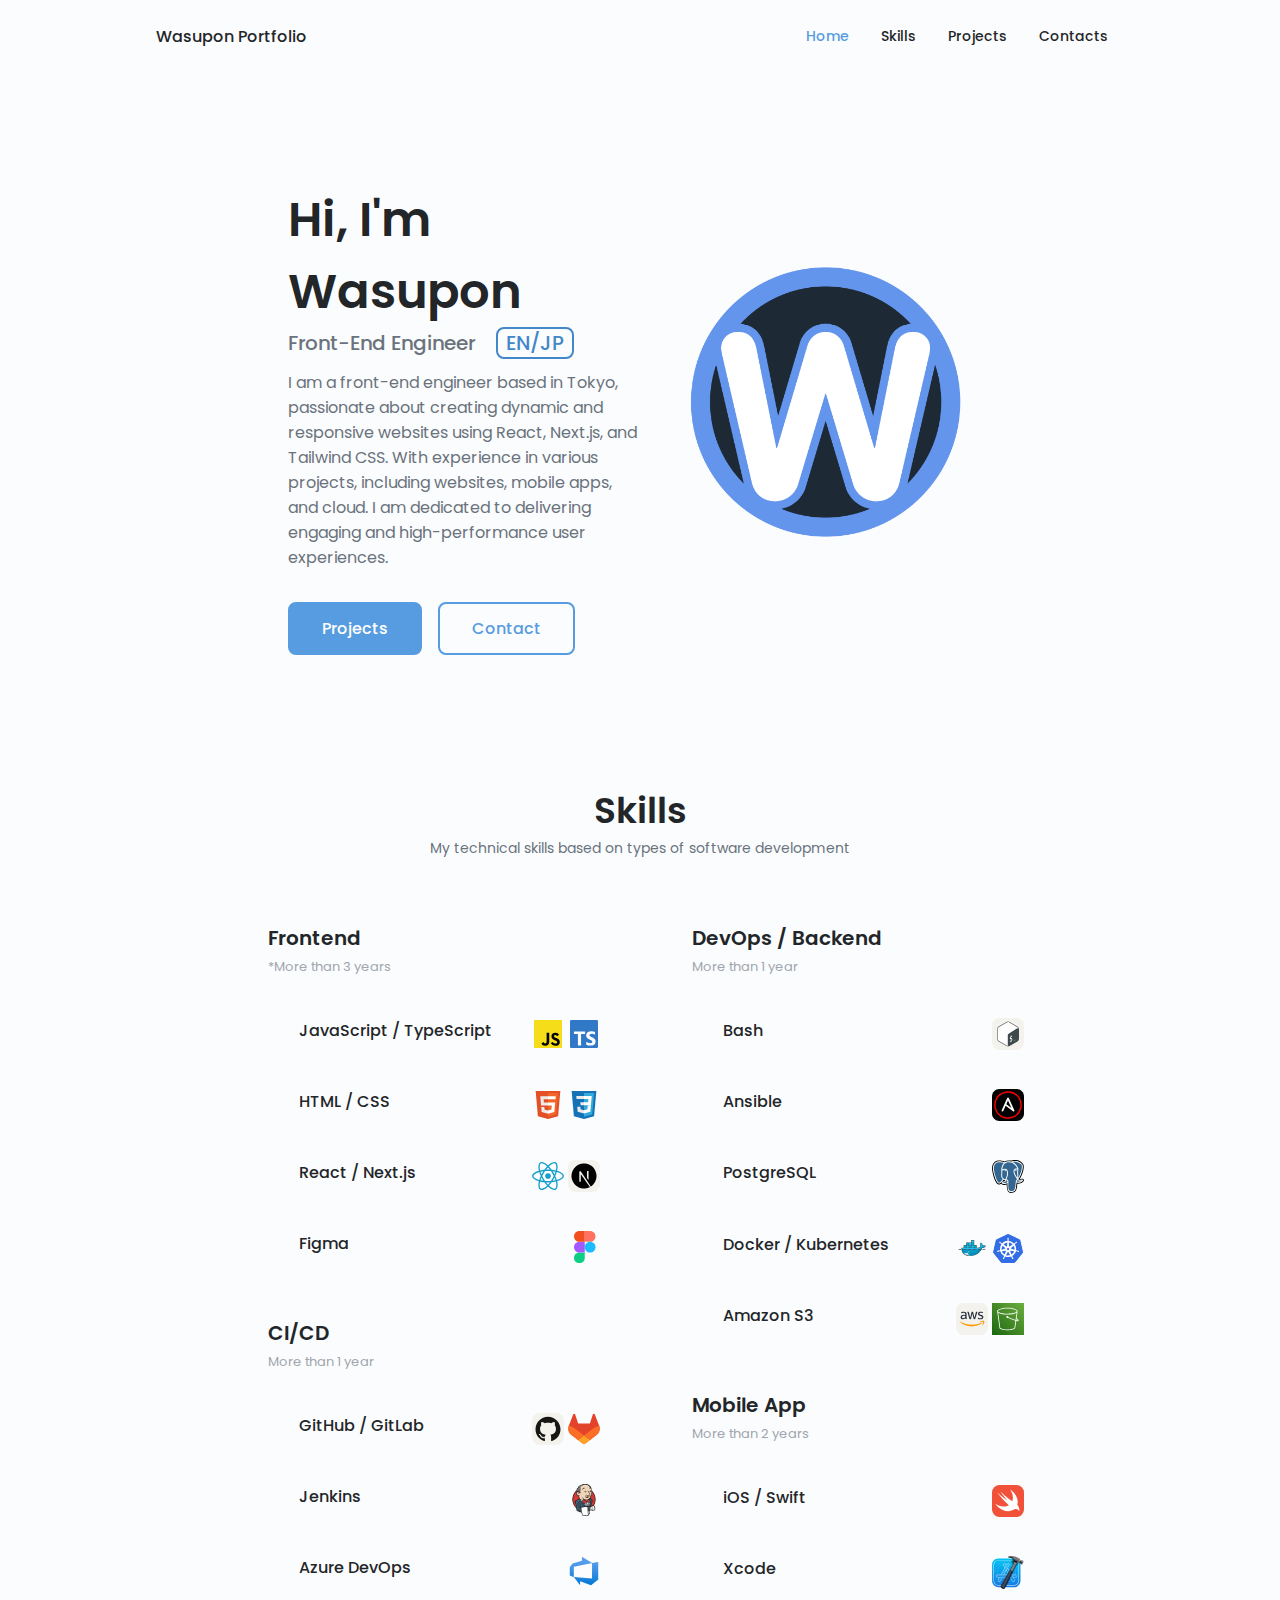
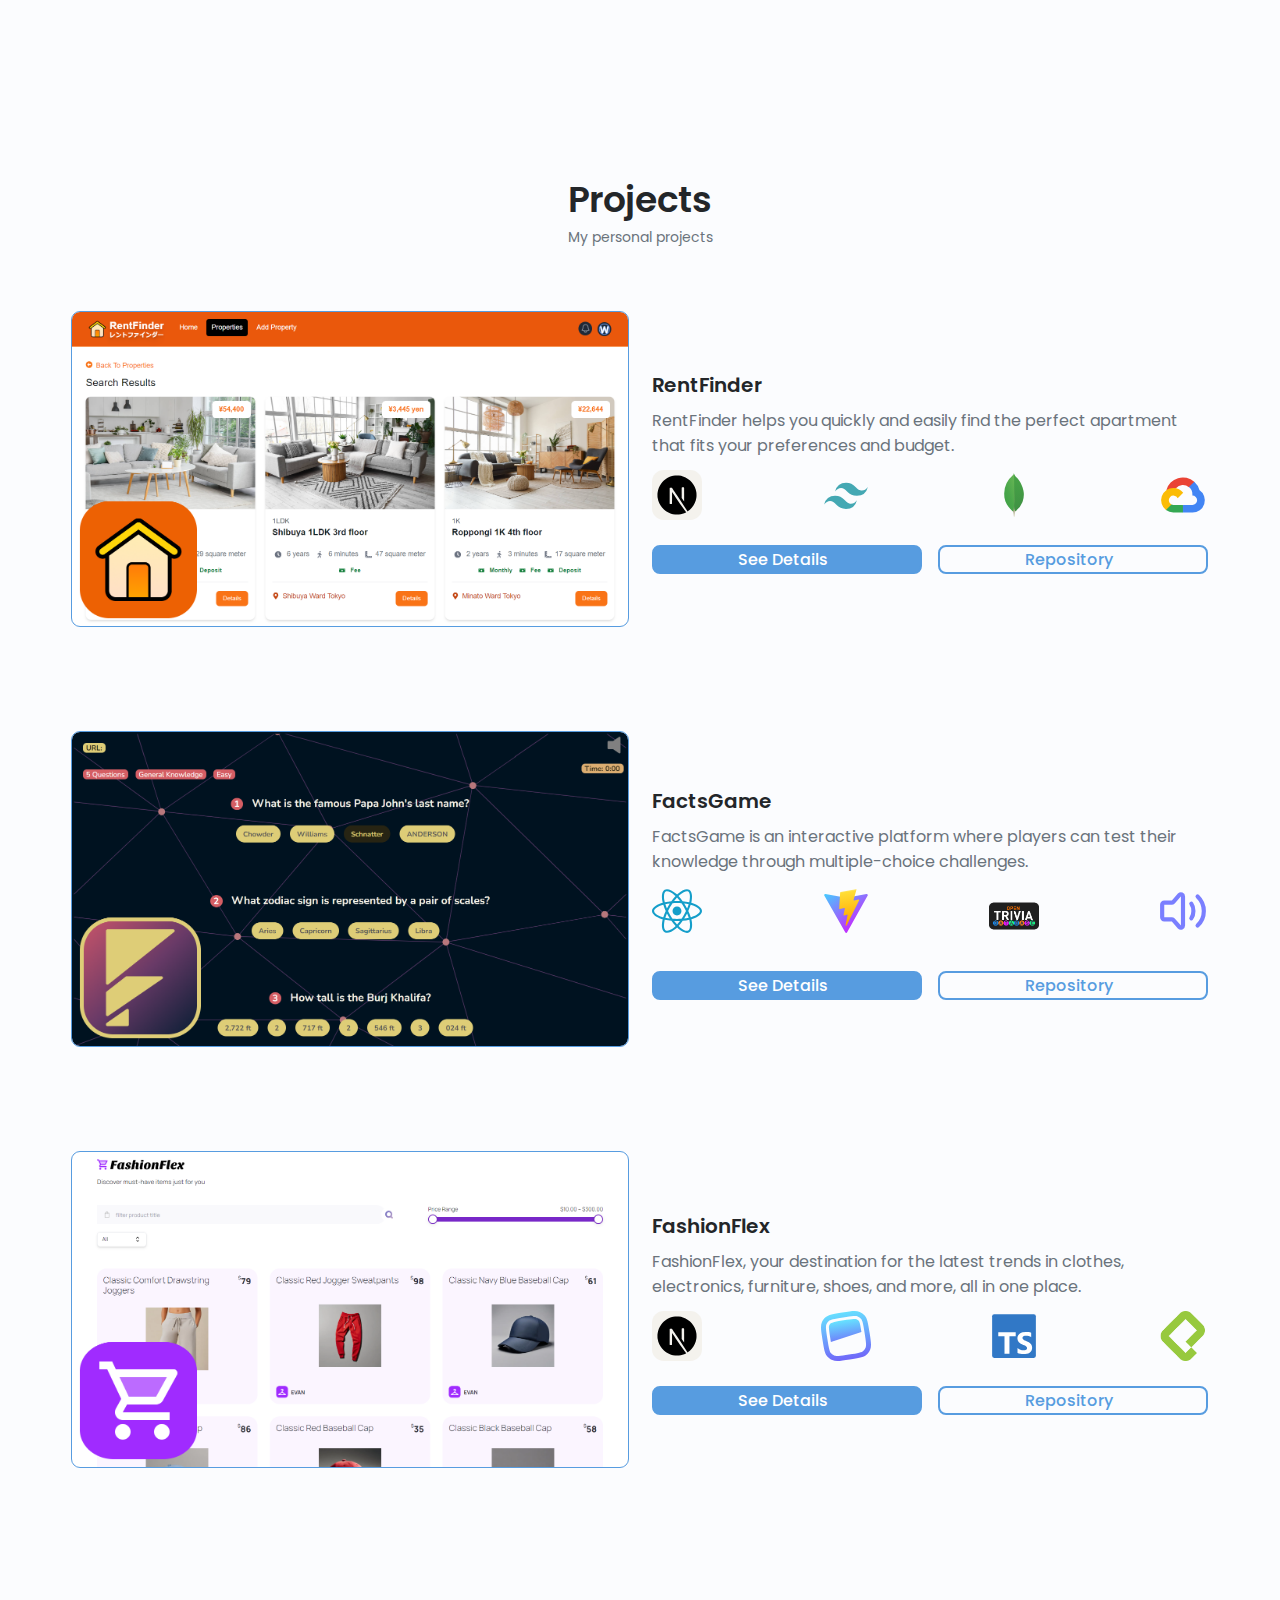
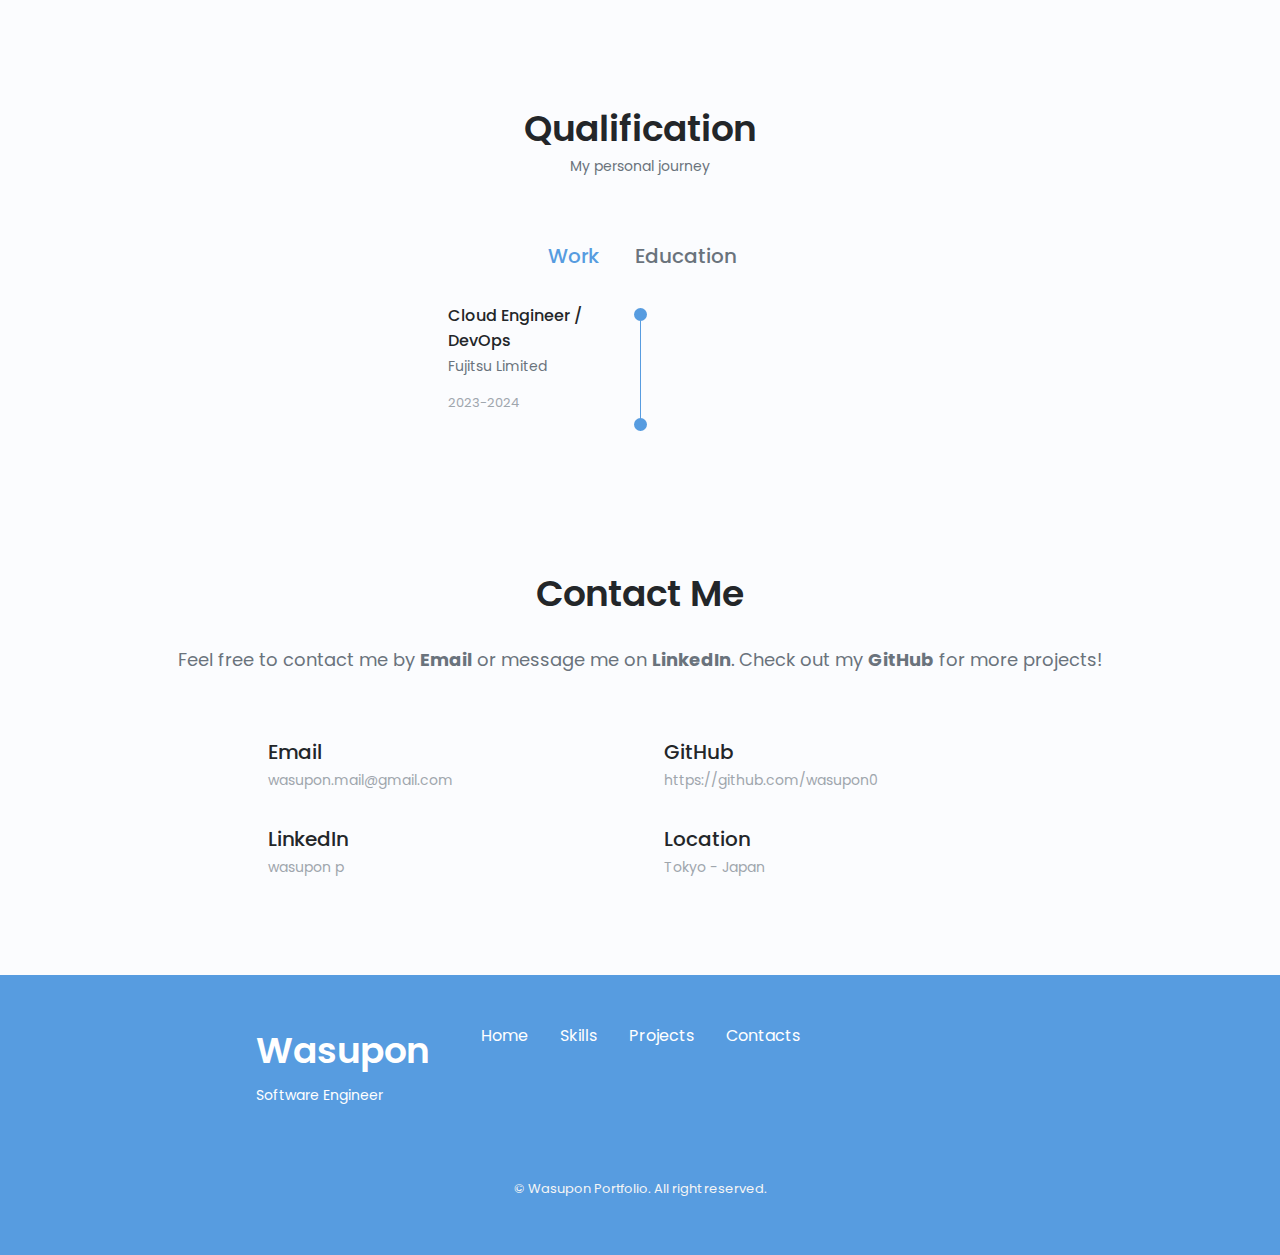
==== commit adcdb0bf: "feat: add audio and css hover effect" ====
--- a/index.html
+++ b/index.html
@@ -115,7 +115,7 @@
               </a> -->
             </div>
 
-            <div class="home__img">
+            <div class="my_logo home__img">
               <svg class="home__blob" viewBox="0 0 200 187">
                 <mask id="mask0" mask-type="alpha">
                   <path d="M0 0 L500 0 L0 500 Z" />
@@ -135,16 +135,21 @@
                     x="1"
                     y="0"
                     href="assets/img/w_logo.png"
+                    id="myLogo"
                   />
                 </g>
               </svg>
             </div>
 
             <div class="home__data">
-              <h1 class="home__title">Hi, I'm Wasupon</h1>
-              <h3 class="home__subtitle">Software Engineer</h3>
-              <p class="home__description">
-                I am a software engineer based in Tokyo, passionate about
+              <h1 class="home__title" id="nameText">Hi, I'm Wasupon</h1>
+              <h3 class="home__subtitle">
+                <span id="jobText">Front-End Engineer</span>
+                <span class="country__button" id="countryBtn">EN/JP</span>
+              </h3>
+
+              <p class="home__description" id="introText">
+                I am a front-end engineer based in Tokyo, passionate about
                 creating dynamic and responsive websites using React, Next.js,
                 and Tailwind CSS. With experience in various projects, including
                 websites, mobile apps, and cloud. I am dedicated to delivering
@@ -567,7 +572,7 @@
                 <div class="projects__button__container">
                   <a
                     href="./project-01.html"
-                    target="_blank"
+                    target=""
                     class="button button projects__button"
                   >
                     See&nbsp;Details
@@ -653,7 +658,7 @@
                 <div class="projects__button__container">
                   <a
                     href="./project-02.html"
-                    target="_blank"
+                    target=""
                     class="button button projects__button"
                   >
                     See&nbsp;Details
@@ -740,7 +745,7 @@
                 <div class="projects__button__container">
                   <a
                     href="./project-03.html"
-                    target="_blank"
+                    target=""
                     class="button button projects__button"
                   >
                     See&nbsp;Details
--- a/assets/css/styles.css
+++ b/assets/css/styles.css
@@ -78,6 +78,145 @@
 }
 
 /*========== Button Dark/Light ==========*/
+
+/* my logo animation */
+
+.my_logo {
+  cursor: pointer;
+}
+
+.my_logo:hover::before,
+.my_logo:hover::after {
+  animation: 1s clockwise infinite;
+  background: #fda8cf;
+  border-radius: 100%;
+  content: "";
+  height: 10rem;
+  position: absolute;
+  width: 10rem;
+  z-index: -1;
+}
+
+.my_logo:hover:after {
+  animation: 2s counterclockwise infinite;
+  background: #f3ce5e;
+}
+
+@keyframes clockwise {
+  0% {
+    left: 0;
+    top: -5px;
+  }
+  12% {
+    left: 2px;
+    top: -2px;
+  }
+  25% {
+    left: 5px;
+    top: 0;
+  }
+  37% {
+    left: 2px;
+    top: 2px;
+  }
+  50% {
+    left: 0;
+    top: 5px;
+  }
+  62% {
+    left: -2px;
+    top: 2px;
+  }
+  75% {
+    left: -5px;
+    top: 0;
+  }
+  87% {
+    left: -2px;
+    top: -2px;
+  }
+  100% {
+    left: 0;
+    top: -5px;
+  }
+}
+
+@keyframes counterclockwise {
+  0% {
+    right: 0;
+    top: -5px;
+  }
+  12% {
+    right: 2px;
+    top: -2px;
+  }
+  25% {
+    right: 5px;
+    top: 0;
+  }
+  37% {
+    right: 2px;
+    top: 2px;
+  }
+  50% {
+    right: 0;
+    top: 5px;
+  }
+  62% {
+    right: -2px;
+    top: 2px;
+  }
+  75% {
+    right: -5px;
+    top: 0;
+  }
+  87% {
+    right: -2px;
+    top: -2px;
+  }
+  100% {
+    right: 0;
+    top: -5px;
+  }
+}
+
+/* my logo animation */
+
+.restart__button {
+  background-color: #9e4d54;
+  border-radius: 0.25rem;
+  color: white;
+  padding: 0 0.5rem;
+}
+
+.gameover__button {
+  background-color: #e74c3c;
+  border-radius: 0.25rem;
+  color: white;
+  padding: 0 0.5rem;
+}
+
+.send__button {
+  background-color: #679e4d;
+  border-radius: 0.25rem;
+  color: white;
+  padding: 0 0.5rem;
+}
+
+.country__button {
+  border: 2px solid #4387cb;
+  border-radius: 0.5rem;
+  color: #4387cb;
+  cursor: pointer;
+  margin-left: 1rem;
+  padding: 0 0.5rem;
+}
+
+.country__button:hover {
+  background-color: #4387cb;
+  color: white;
+}
+
 .nav__btns {
   align-items: center;
   display: flex;
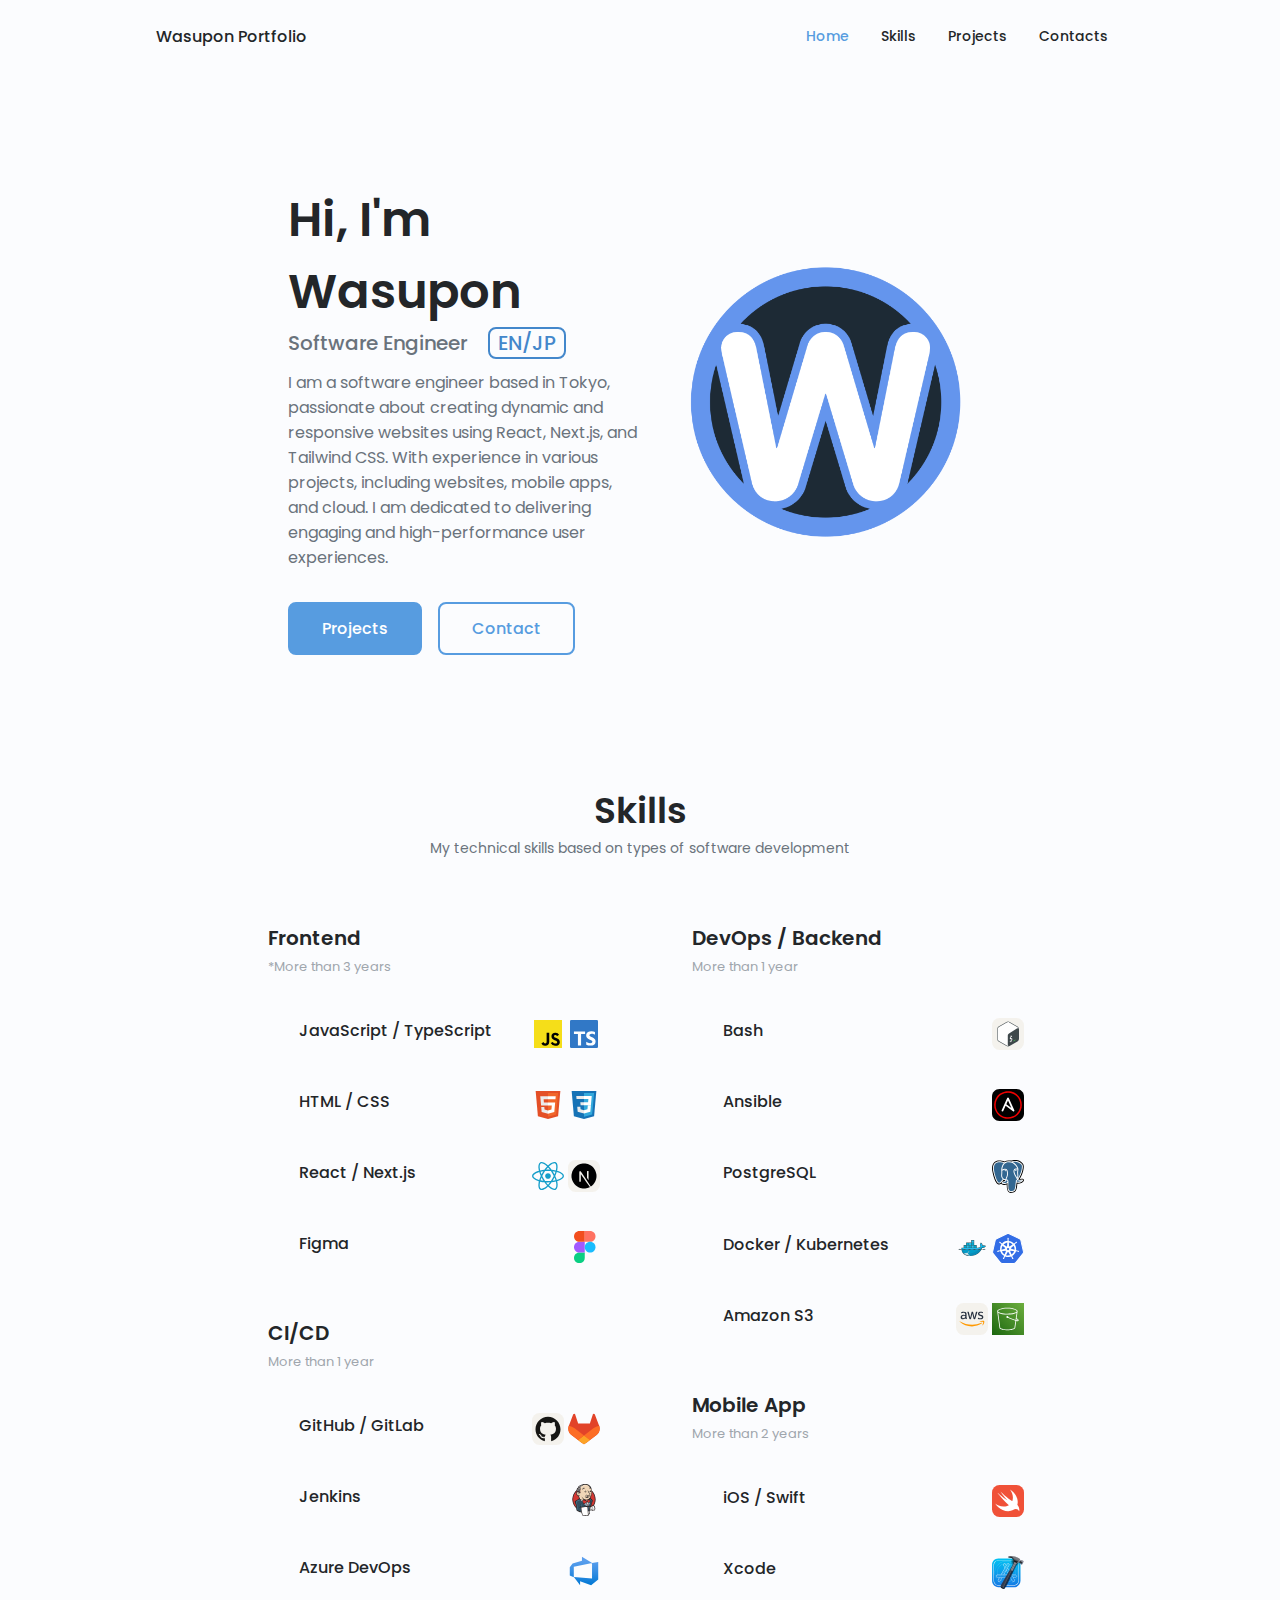
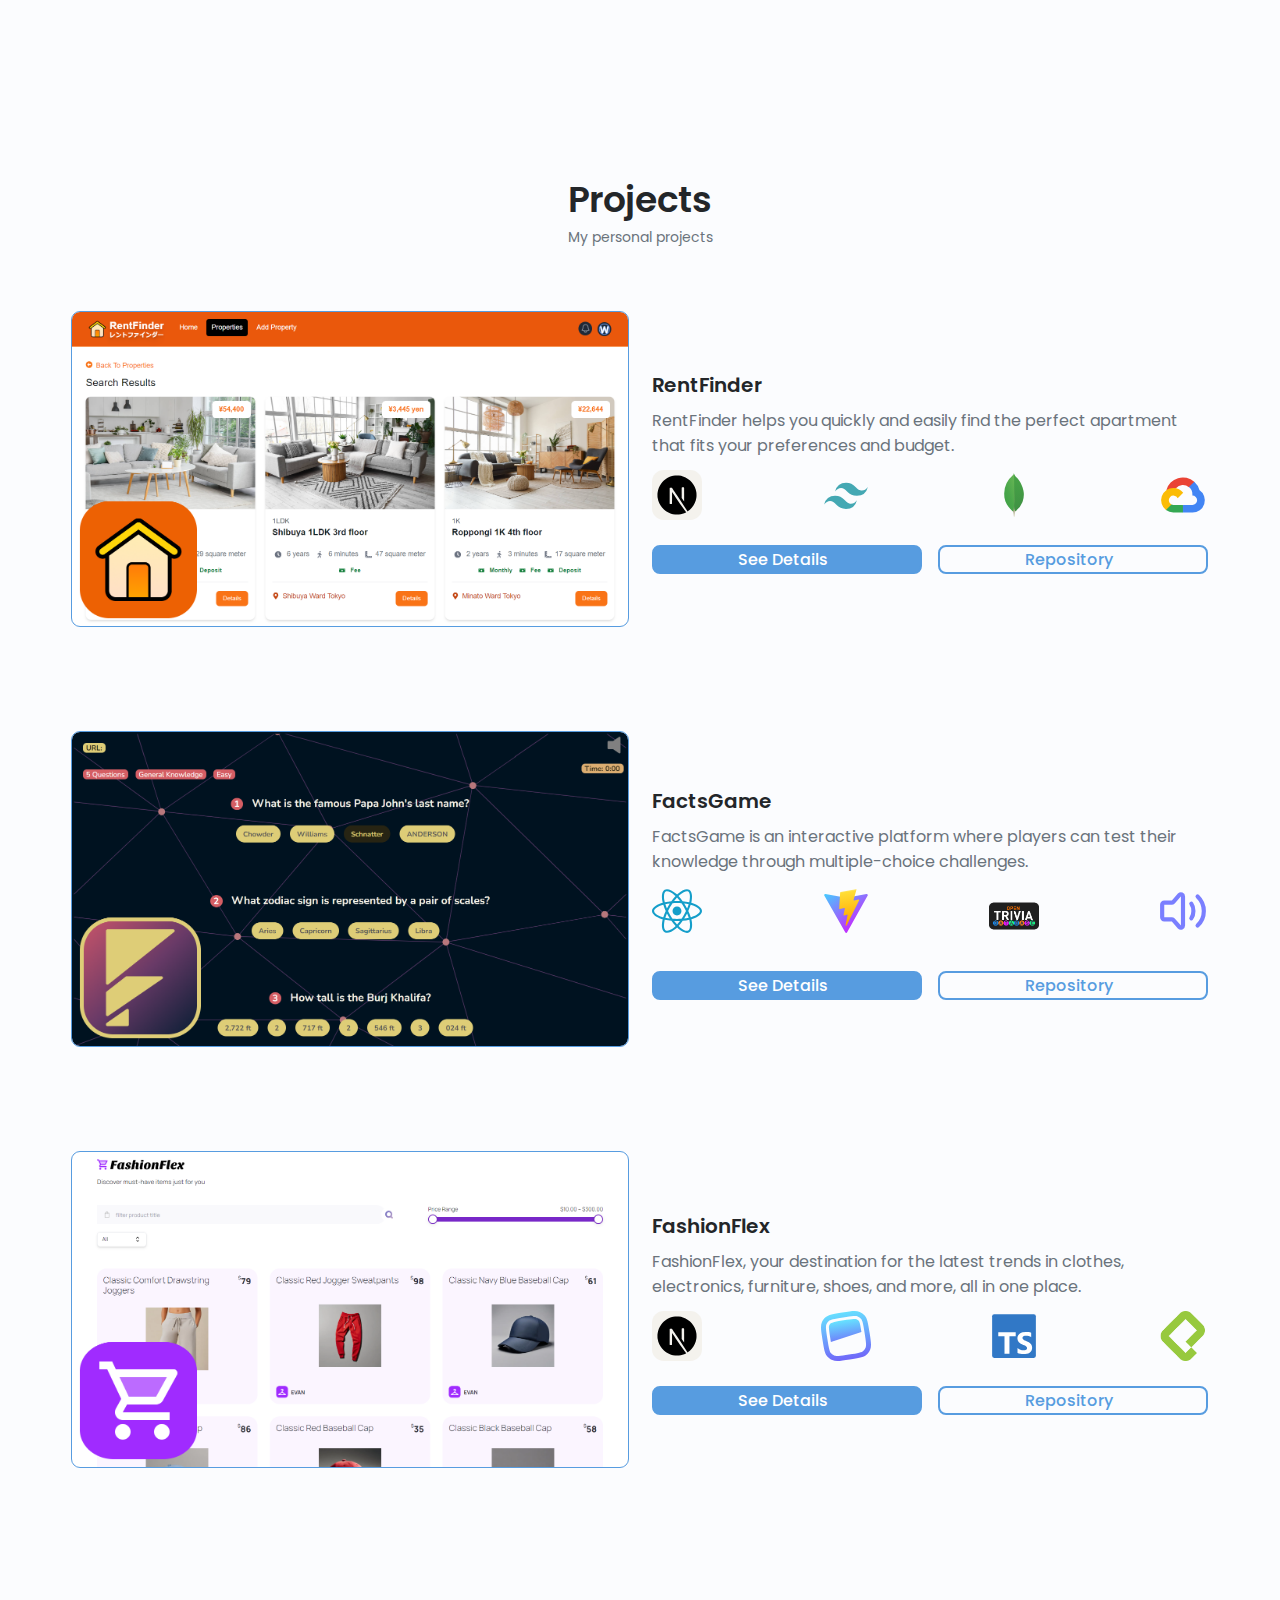
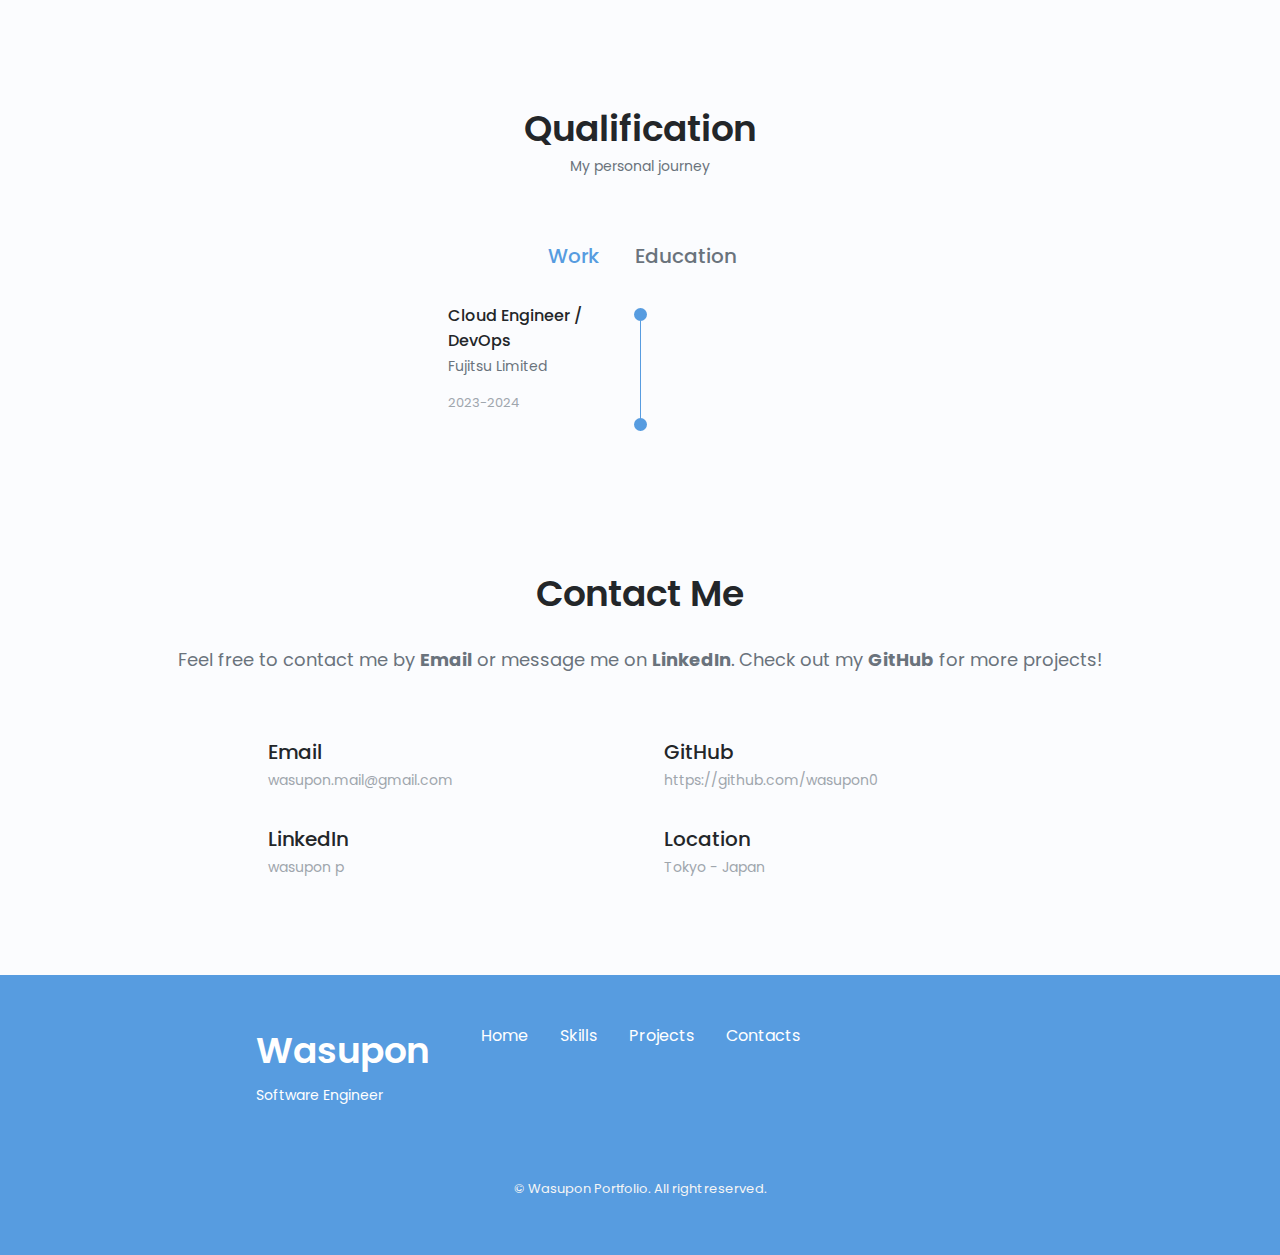
==== commit 678cc6c6: "fix: job title as a general term" ====
--- a/index.html
+++ b/index.html
@@ -115,7 +115,7 @@
               </a> -->
             </div>
 
-            <div class="my_logo home__img">
+            <div class="home__img">
               <svg class="home__blob" viewBox="0 0 200 187">
                 <mask id="mask0" mask-type="alpha">
                   <path d="M0 0 L500 0 L0 500 Z" />
@@ -144,12 +144,12 @@
             <div class="home__data">
               <h1 class="home__title" id="nameText">Hi, I'm Wasupon</h1>
               <h3 class="home__subtitle">
-                <span id="jobText">Front-End Engineer</span>
+                <span id="jobText">Software Engineer</span>
                 <span class="country__button" id="countryBtn">EN/JP</span>
               </h3>
 
               <p class="home__description" id="introText">
-                I am a front-end engineer based in Tokyo, passionate about
+                I am a software engineer based in Tokyo, passionate about
                 creating dynamic and responsive websites using React, Next.js,
                 and Tailwind CSS. With experience in various projects, including
                 websites, mobile apps, and cloud. I am dedicated to delivering
--- a/assets/css/styles.css
+++ b/assets/css/styles.css
@@ -79,108 +79,9 @@
 
 /*========== Button Dark/Light ==========*/
 
-/* my logo animation */
-
-.my_logo {
+#myLogo {
   cursor: pointer;
 }
-
-.my_logo:hover::before,
-.my_logo:hover::after {
-  animation: 1s clockwise infinite;
-  background: #fda8cf;
-  border-radius: 100%;
-  content: "";
-  height: 10rem;
-  position: absolute;
-  width: 10rem;
-  z-index: -1;
-}
-
-.my_logo:hover:after {
-  animation: 2s counterclockwise infinite;
-  background: #f3ce5e;
-}
-
-@keyframes clockwise {
-  0% {
-    left: 0;
-    top: -5px;
-  }
-  12% {
-    left: 2px;
-    top: -2px;
-  }
-  25% {
-    left: 5px;
-    top: 0;
-  }
-  37% {
-    left: 2px;
-    top: 2px;
-  }
-  50% {
-    left: 0;
-    top: 5px;
-  }
-  62% {
-    left: -2px;
-    top: 2px;
-  }
-  75% {
-    left: -5px;
-    top: 0;
-  }
-  87% {
-    left: -2px;
-    top: -2px;
-  }
-  100% {
-    left: 0;
-    top: -5px;
-  }
-}
-
-@keyframes counterclockwise {
-  0% {
-    right: 0;
-    top: -5px;
-  }
-  12% {
-    right: 2px;
-    top: -2px;
-  }
-  25% {
-    right: 5px;
-    top: 0;
-  }
-  37% {
-    right: 2px;
-    top: 2px;
-  }
-  50% {
-    right: 0;
-    top: 5px;
-  }
-  62% {
-    right: -2px;
-    top: 2px;
-  }
-  75% {
-    right: -5px;
-    top: 0;
-  }
-  87% {
-    right: -2px;
-    top: -2px;
-  }
-  100% {
-    right: 0;
-    top: -5px;
-  }
-}
-
-/* my logo animation */
 
 .restart__button {
   background-color: #9e4d54;
@@ -212,7 +113,7 @@
   padding: 0 0.5rem;
 }
 
-.country__button:hover {
+.hover {
   background-color: #4387cb;
   color: white;
 }
@@ -1025,6 +926,19 @@
 }
 
 /*==================== PROJECT IN MIND ====================*/
+
+#project-01-diagram-div {
+  max-width: 100vh;
+}
+
+#project-02-diagram-div {
+  max-width: 100vh;
+}
+
+#project-03-diagram-div {
+  max-width: 100vh;
+}
+
 .project {
   text-align: center;
 }
@@ -1051,6 +965,16 @@
 .project__img {
   justify-self: center;
   width: 232px;
+}
+
+#project-02-play {
+  content: url("/assets/img/project-02-play-note.png");
+  cursor: help;
+}
+
+#project-02-play:hover,
+#project-02-play:active {
+  content: url("/assets/img/project-02-play-note-hover.png");
 }
 
 /*==================== TESTIMONIAL ====================*/
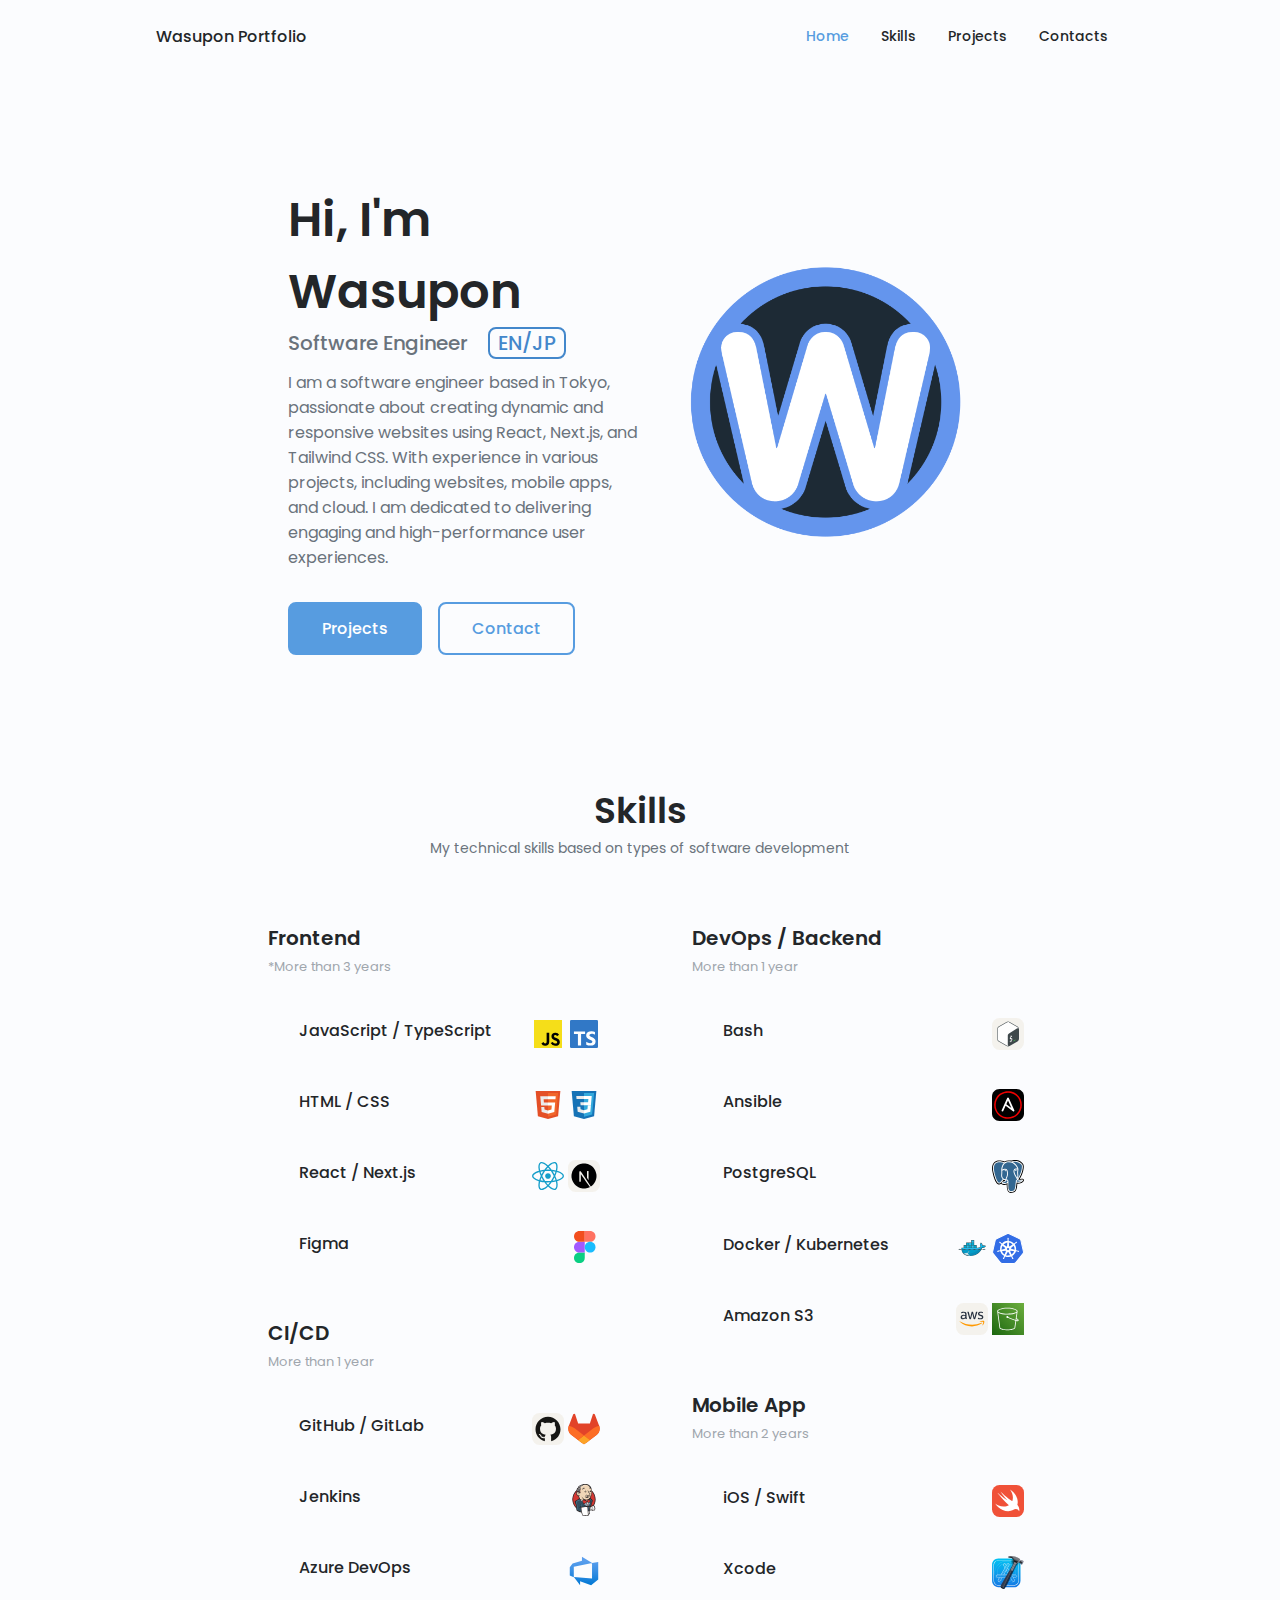
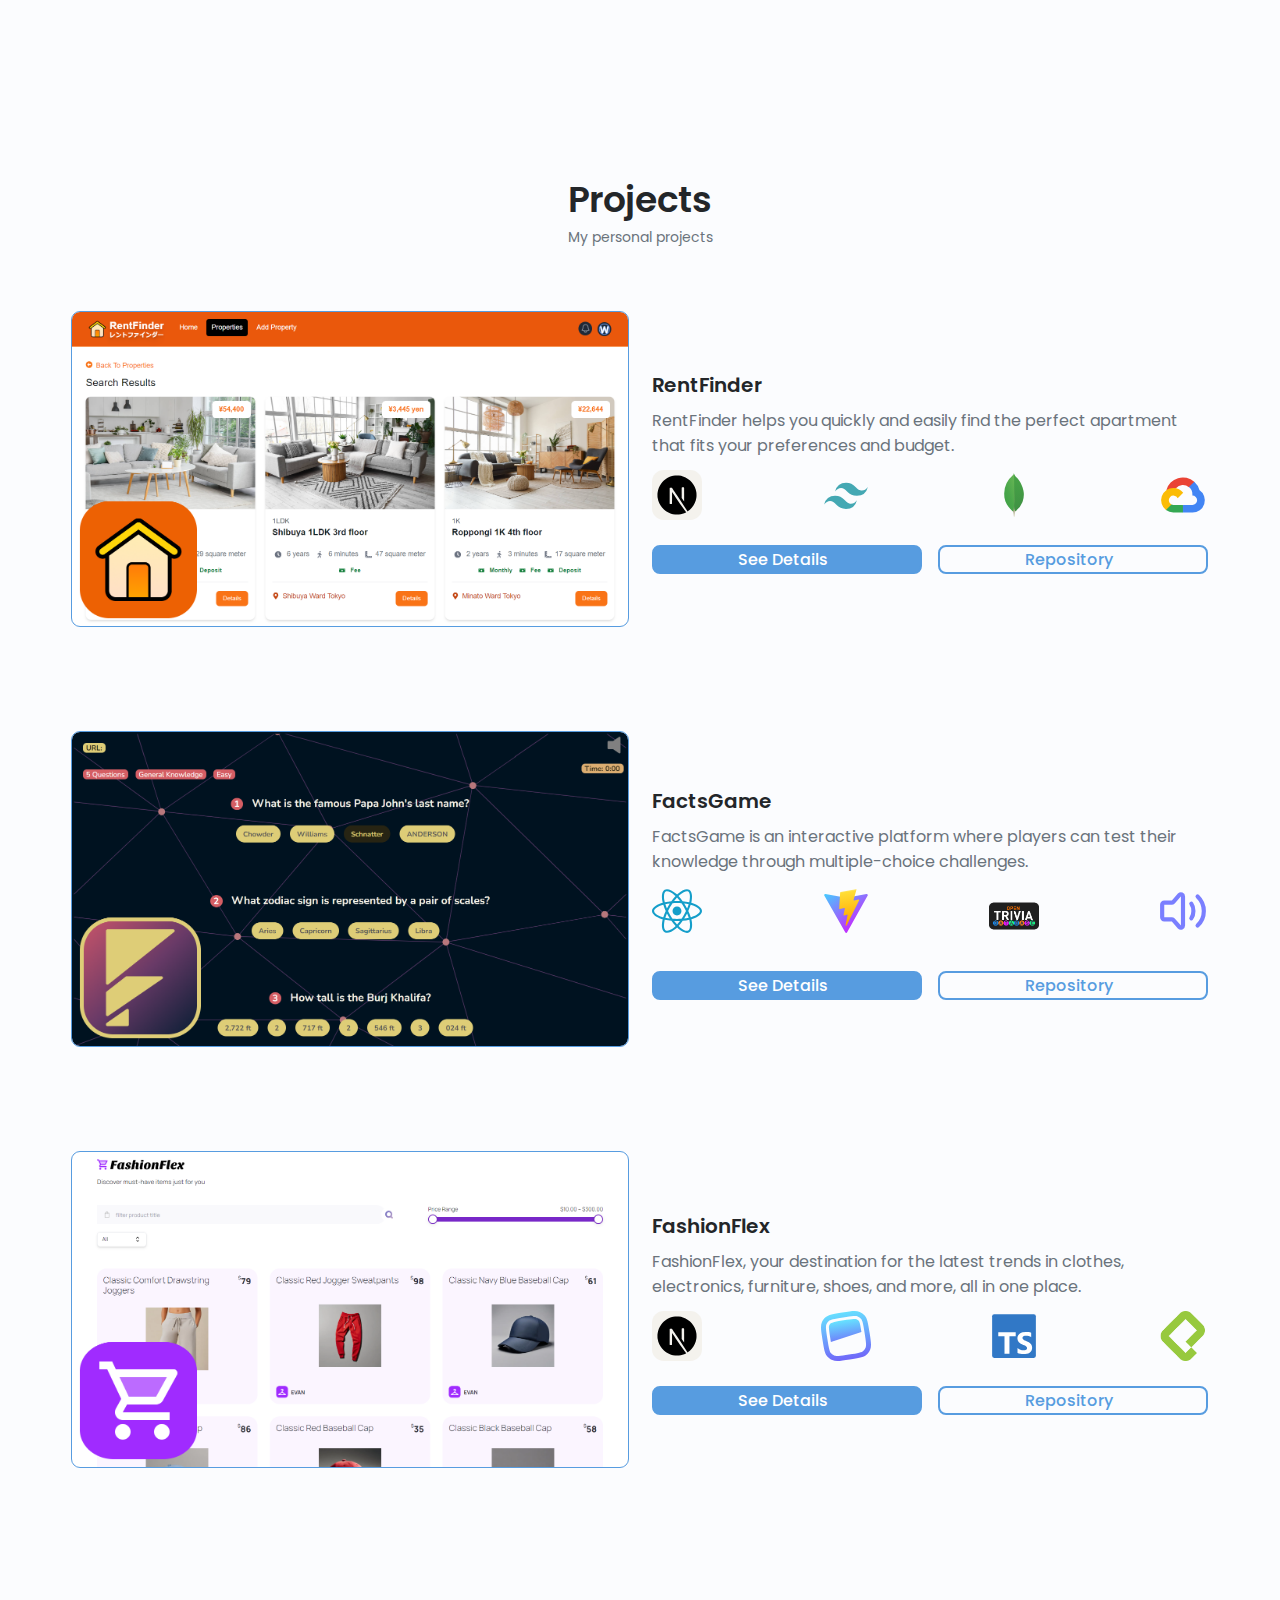
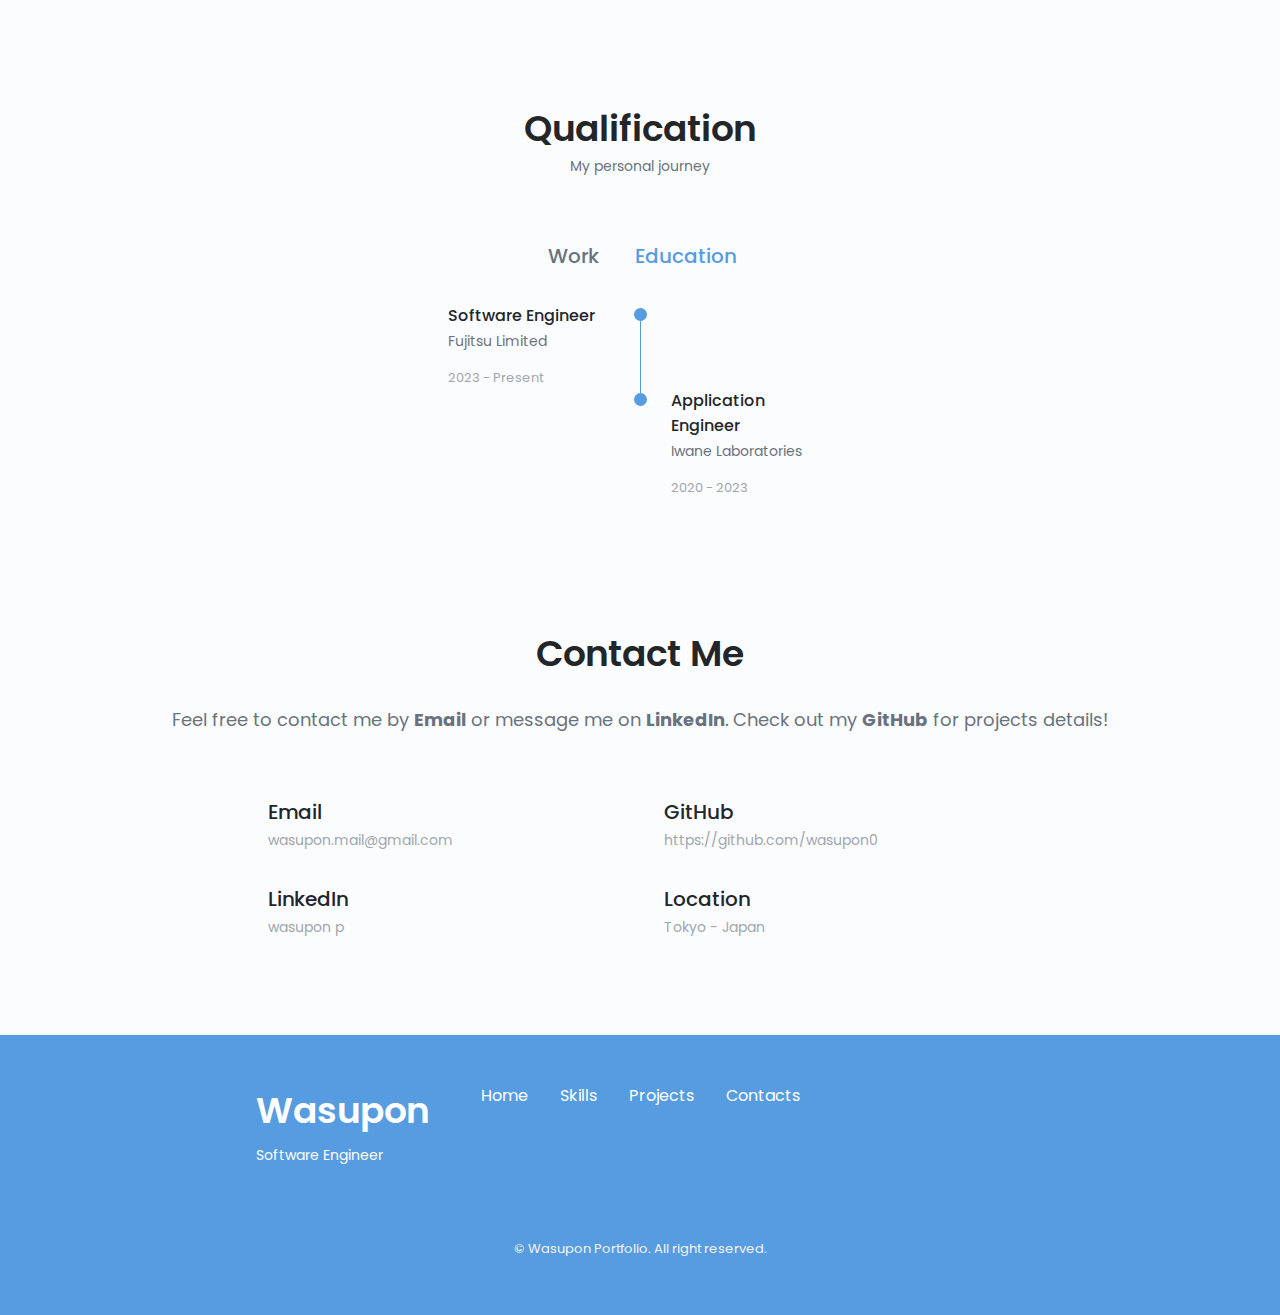
==== commit b45a1f7d: "fix: qualification section" ====
--- a/index.html
+++ b/index.html
@@ -1022,16 +1022,13 @@
 
         <div class="qualification__container container">
           <div class="qualification__tabs">
+            <div class="qualification__button button--flex" data-target="#work">
+              <i class="uil uil-briefcase-alt qualification__icon"></i>
+              Work
+            </div>
+
             <div
               class="qualification__button button--flex qualification__active"
-              data-target="#work"
-            >
-              <i class="uil uil-briefcase-alt qualification__icon"></i>
-              Work
-            </div>
-
-            <div
-              class="qualification__button button--flex"
               data-target="#education"
             >
               <i class="uil uil-graduation-cap qualification__icon"></i>
@@ -1049,11 +1046,11 @@
               <!--=============== QUALIFICATION 1 ===============-->
               <div class="qualification__data">
                 <div>
-                  <h3 class="qualification__title">Cloud Engineer / DevOps</h3>
+                  <h3 class="qualification__title">Software Engineer</h3>
                   <span class="qualification__subtitle">Fujitsu Limited</span>
                   <div class="qualification__calendar">
                     <i class="uil uil-calendar-alt"></i>
-                    2023-2024
+                    2023 - Present
                   </div>
                 </div>
 
@@ -1072,16 +1069,16 @@
                   <!-- <span class="qualification__line"></span> -->
                 </div>
 
-                <!-- <div>
+                <div>
                   <h3 class="qualification__title">Application Engineer</h3>
                   <span class="qualification__subtitle"
                     >Iwane Laboratories</span
                   >
                   <div class="qualification__calendar">
                     <i class="uil uil-calendar-alt"></i>
-                    2020-2023
-                  </div>
-                </div> -->
+                    2020 - 2023
+                  </div>
+                </div>
               </div>
 
               <!--=============== QUALIFICATION 3 ===============-->
@@ -1168,7 +1165,8 @@
           >Feel free to contact me by
           <span style="font-weight: bold">Email</span> or message me on
           <span style="font-weight: bold">LinkedIn</span>. Check out my
-          <span style="font-weight: bold">GitHub</span> for more projects!</span
+          <span style="font-weight: bold">GitHub</span> for projects
+          details!</span
         >
 
         <div class="contact__container container grid">
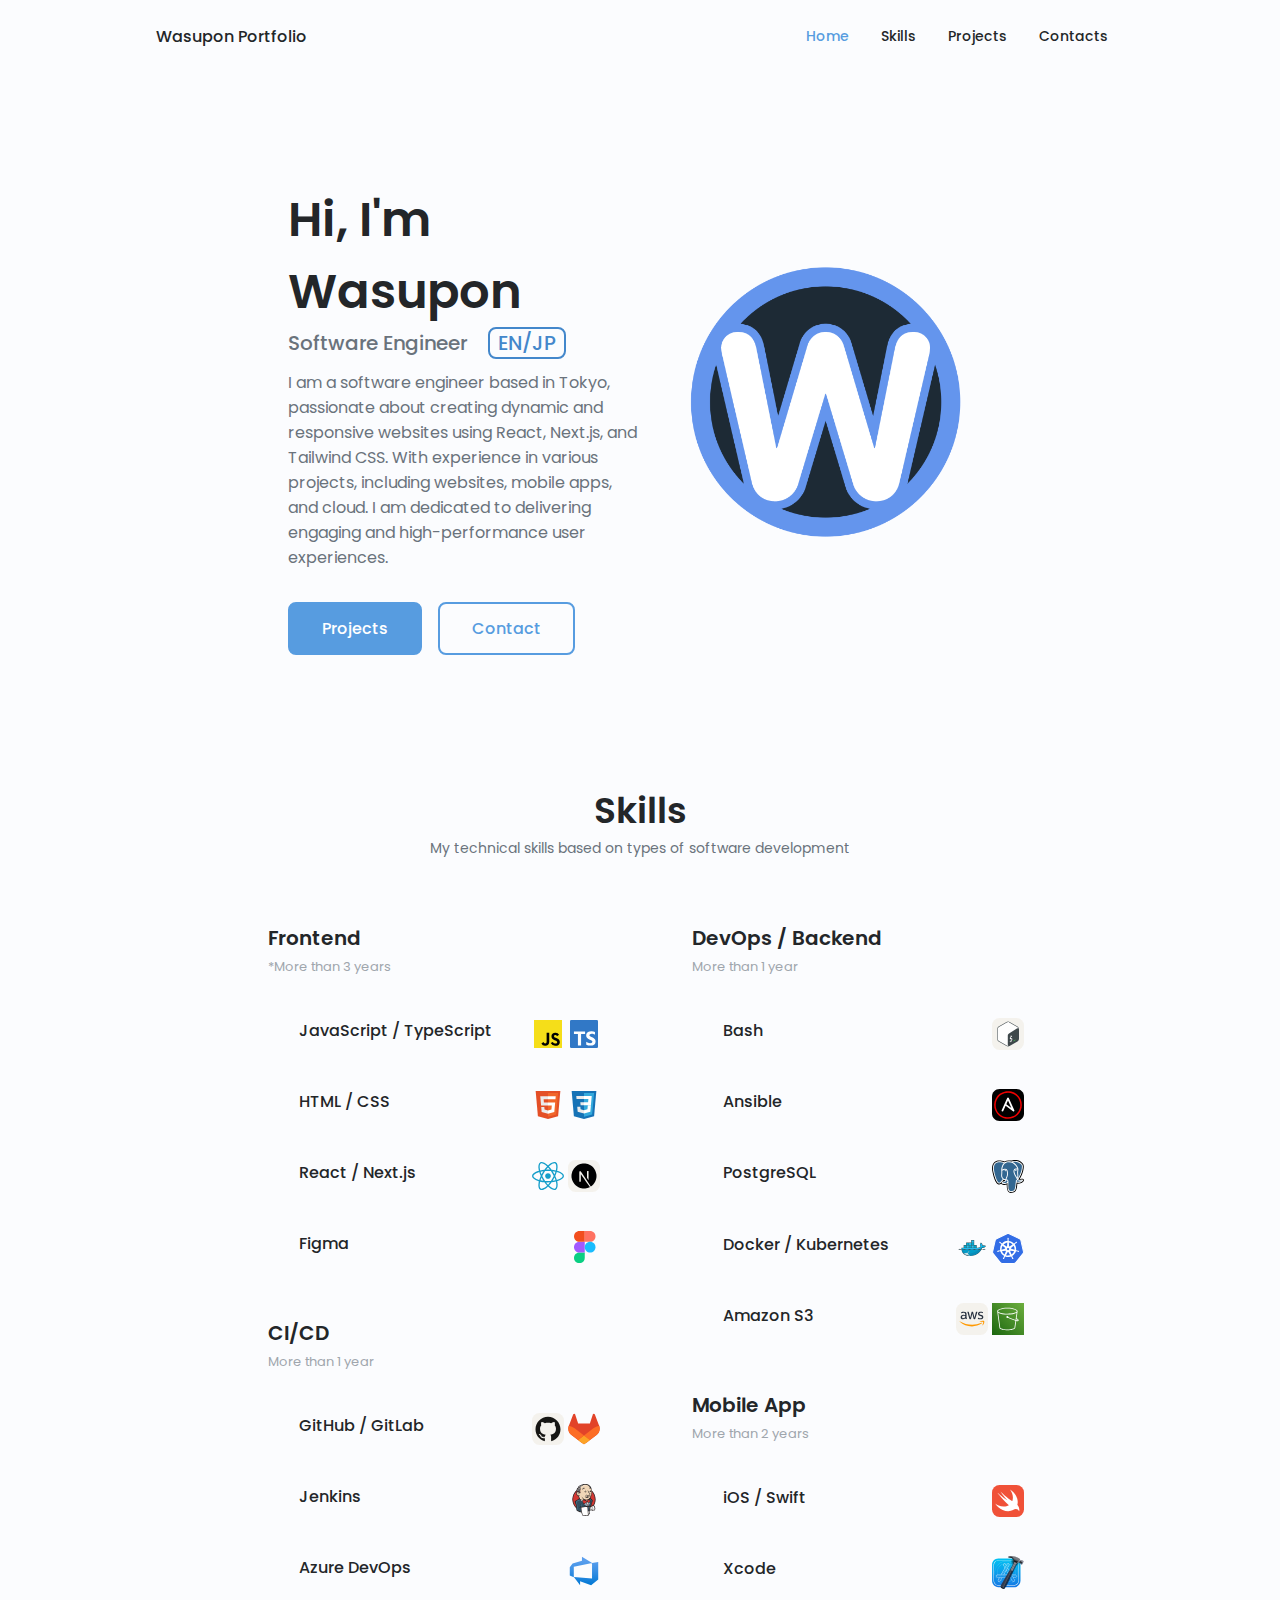
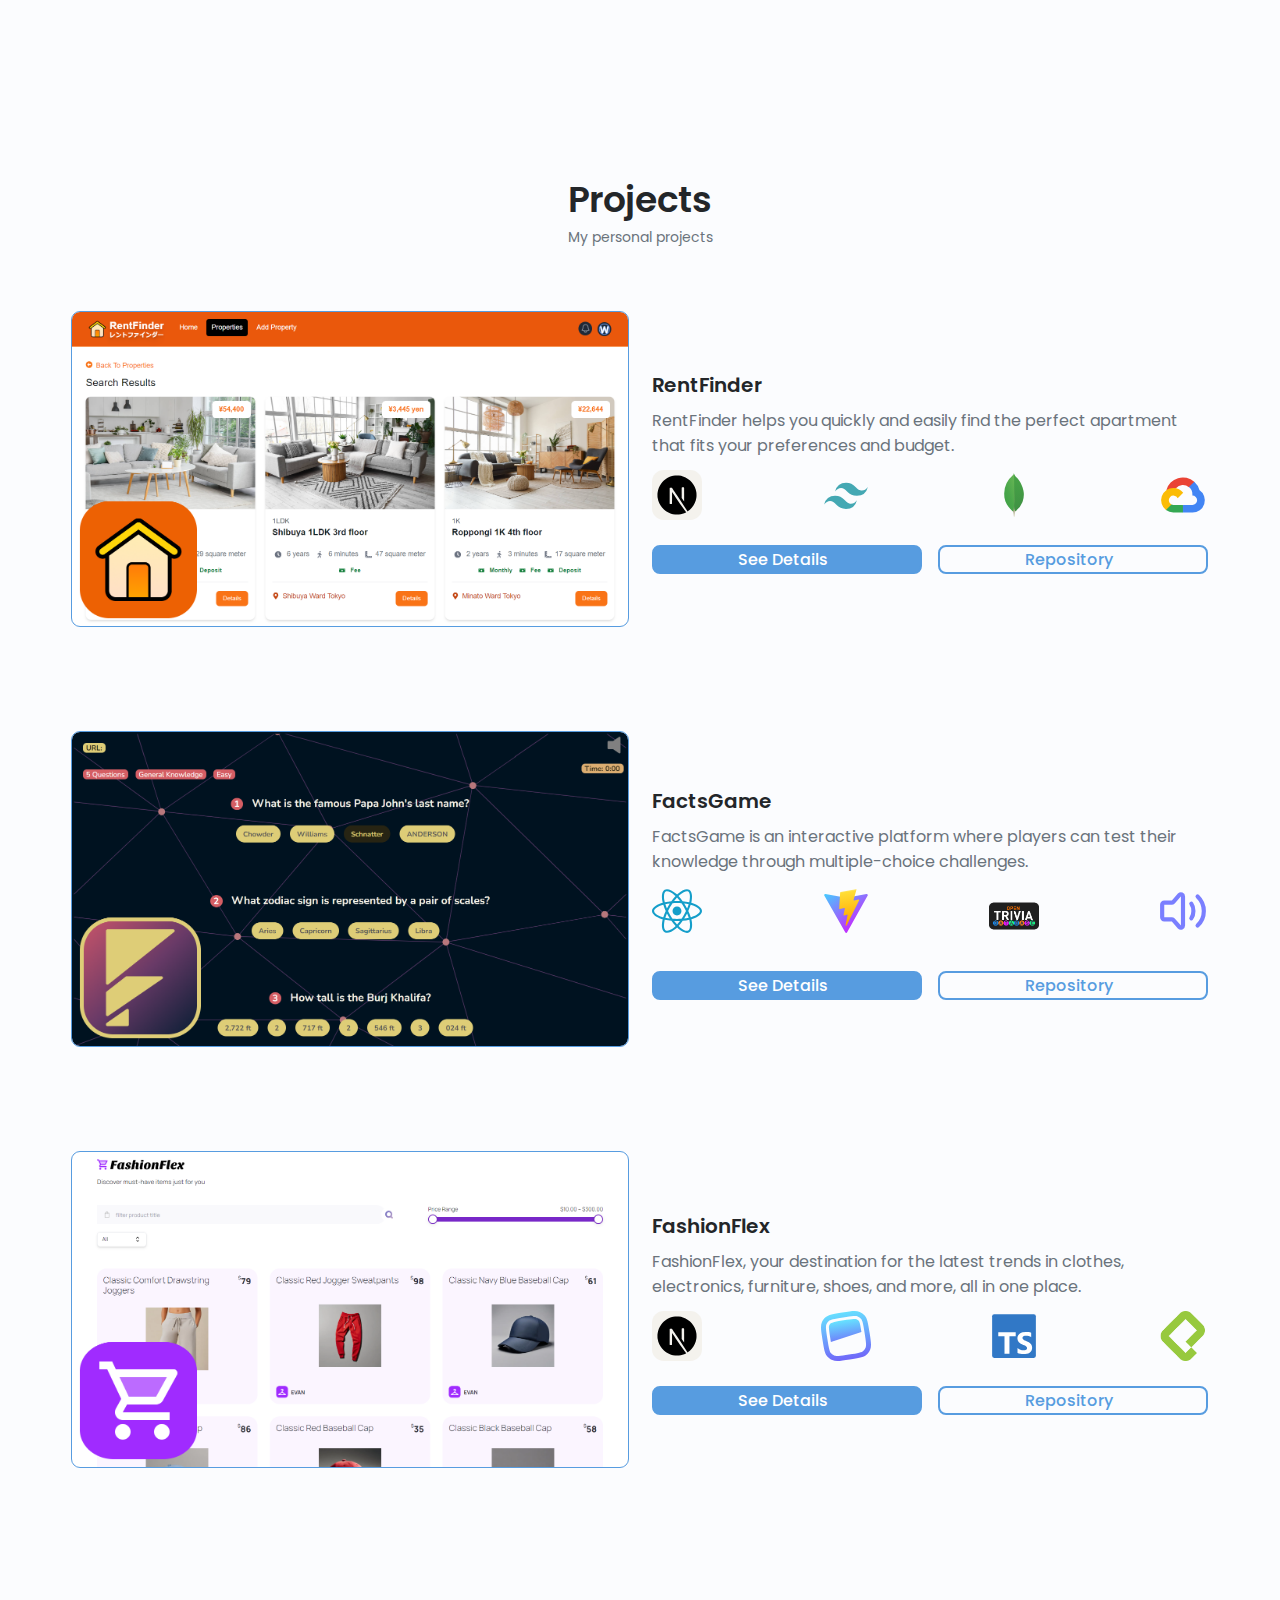
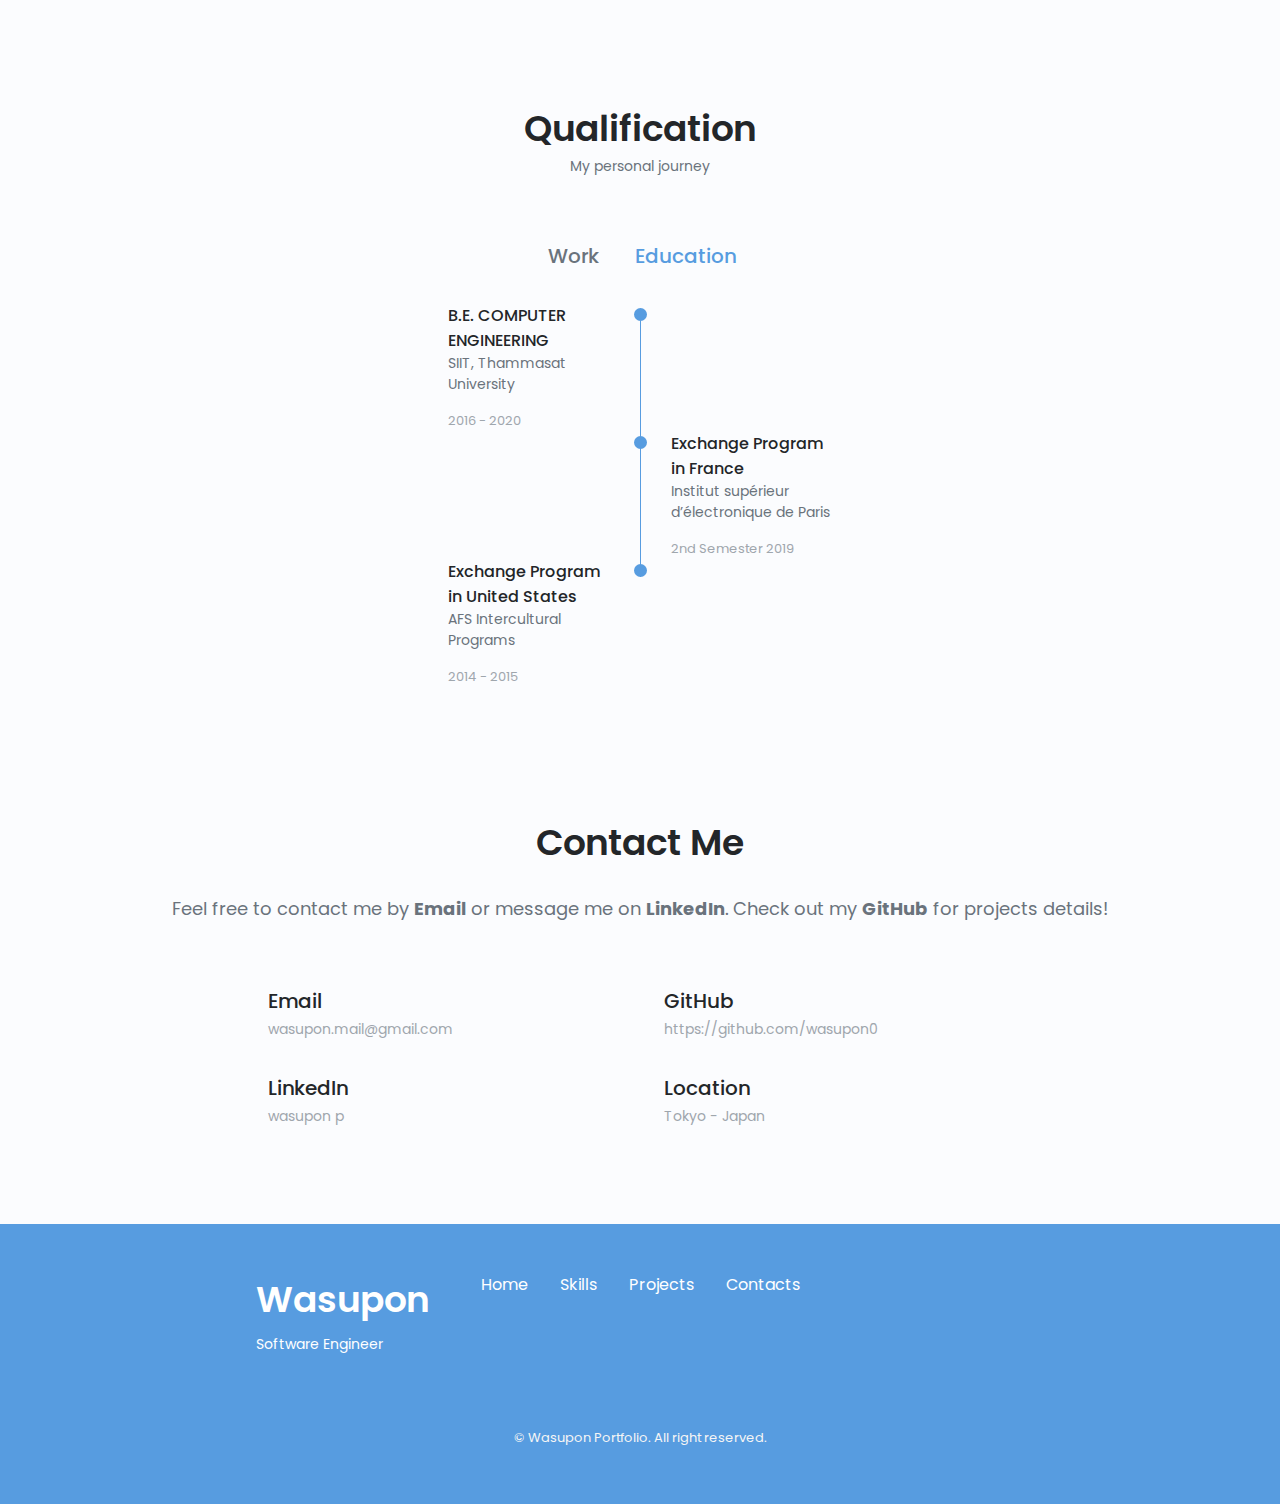
==== commit 4b112b88: "fix: qualification__active" ====
--- a/index.html
+++ b/index.html
@@ -1038,11 +1038,7 @@
 
           <div class="qualification__sections">
             <!--=============== QUALIFICATION CONTENT 1 WORK ===============-->
-            <div
-              class="qualification__content qualification__active"
-              data-content
-              id="work"
-            >
+            <div class="qualification__content" data-content id="work">
               <!--=============== QUALIFICATION 1 ===============-->
               <div class="qualification__data">
                 <div>
@@ -1085,7 +1081,11 @@
             </div>
 
             <!--=============== QUALIFICATION CONTENT 2 EDUCATION ===============-->
-            <div class="qualification__content" data-content id="education">
+            <div
+              class="qualification__content qualification__active"
+              data-content
+              id="education"
+            >
               <!--=============== QUALIFICATION 1 ===============-->
               <div class="qualification__data">
                 <div>
